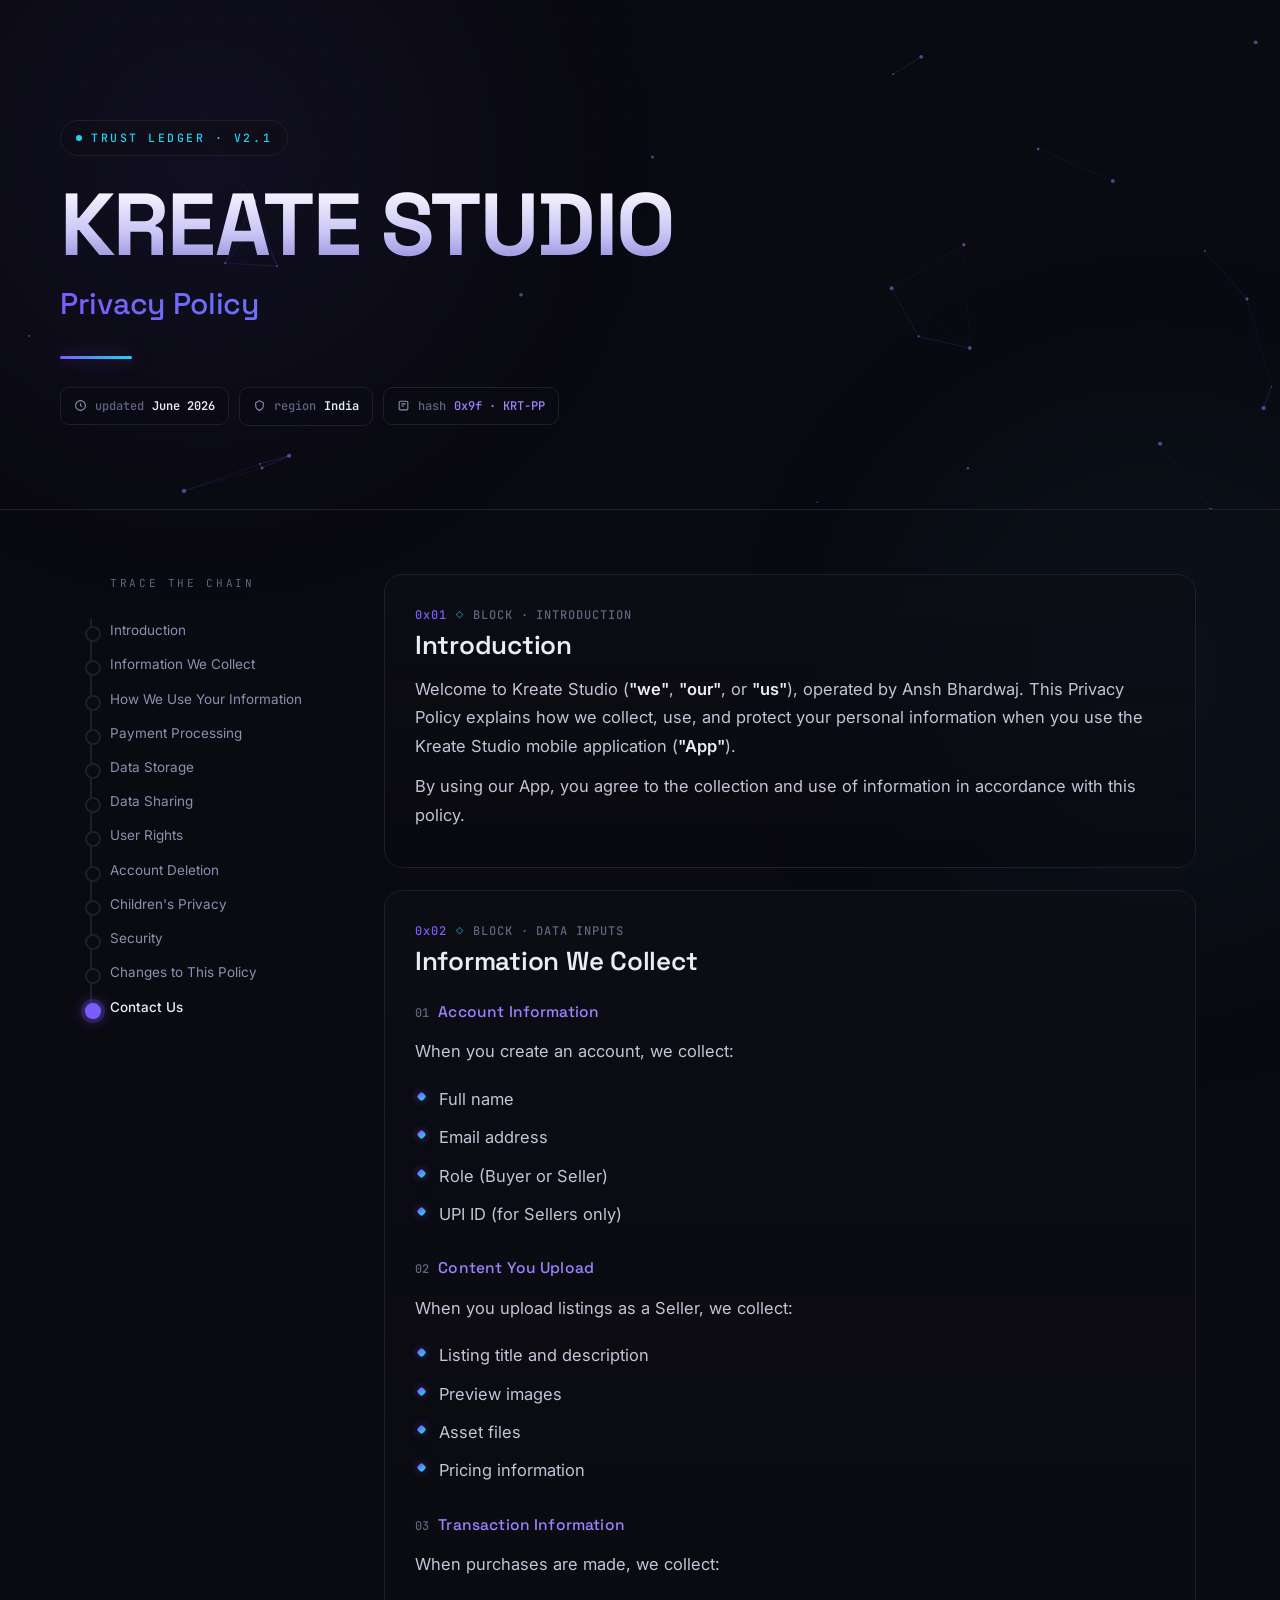
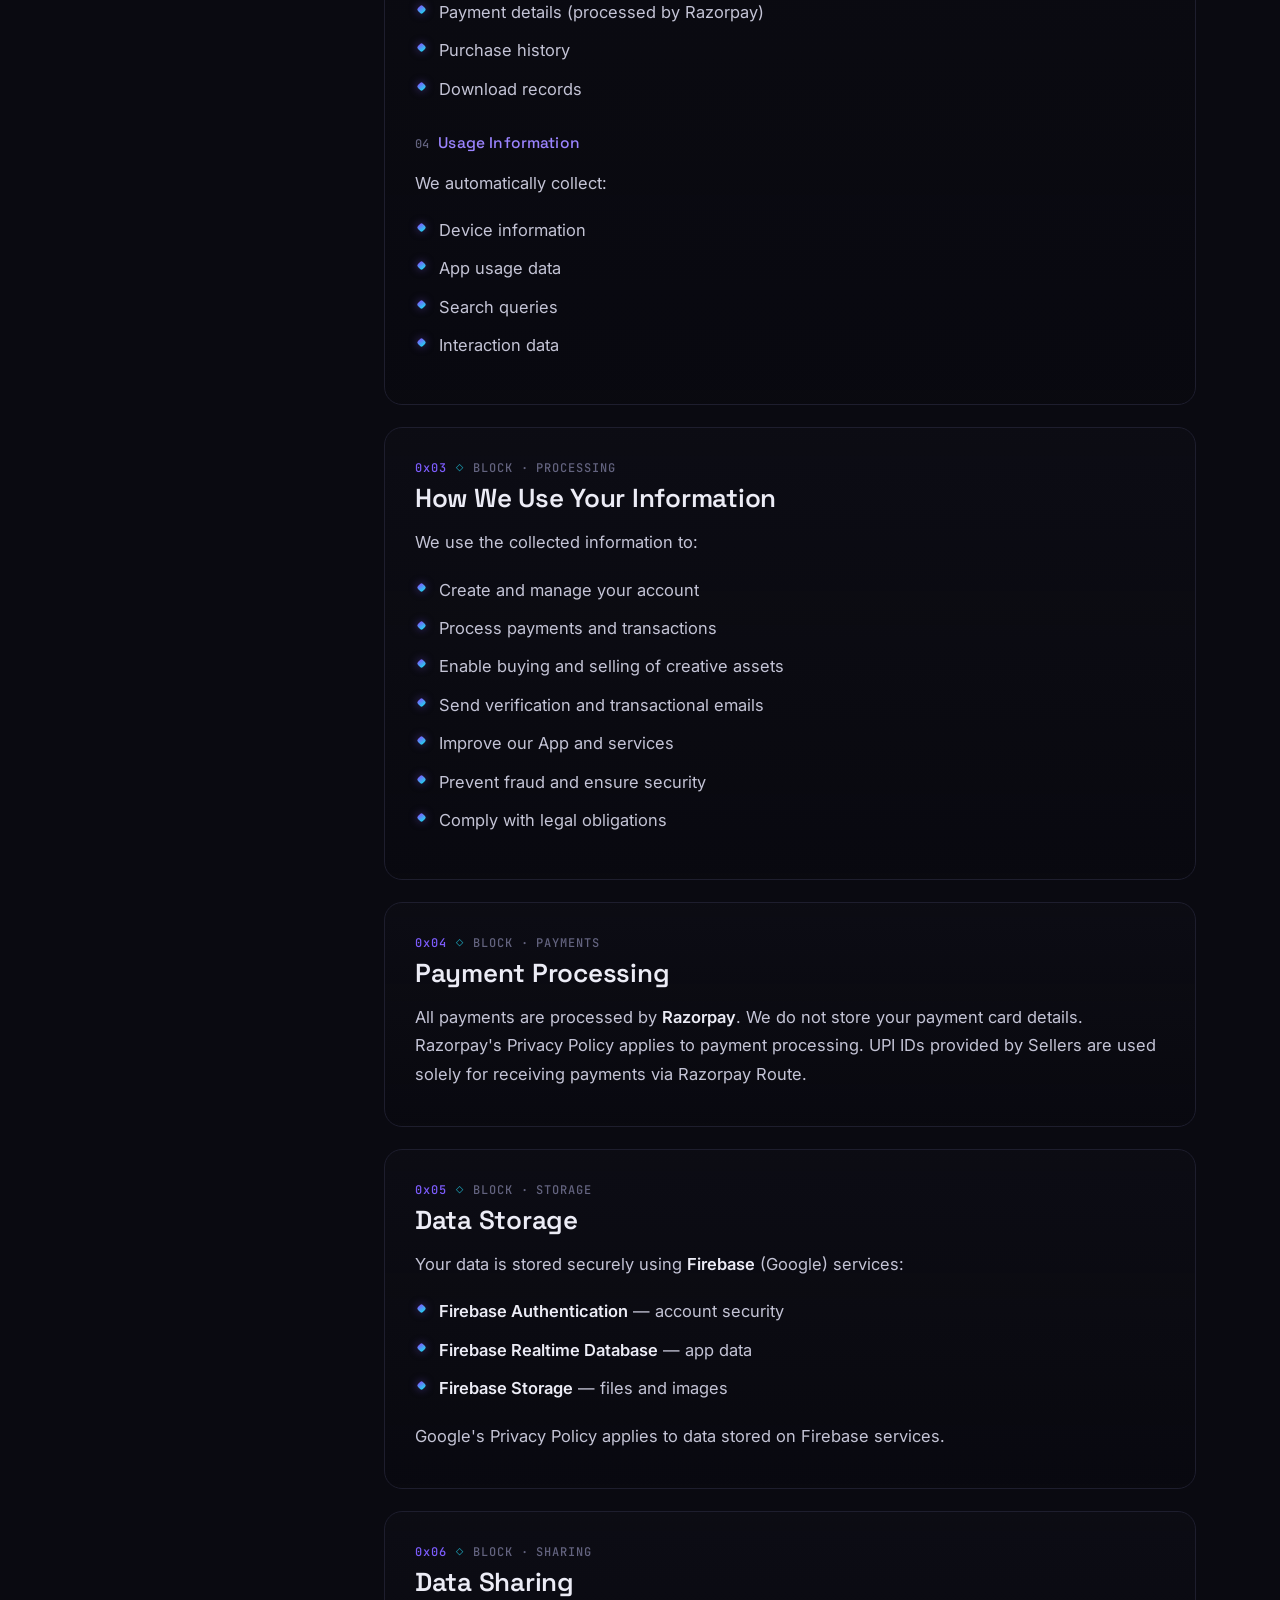
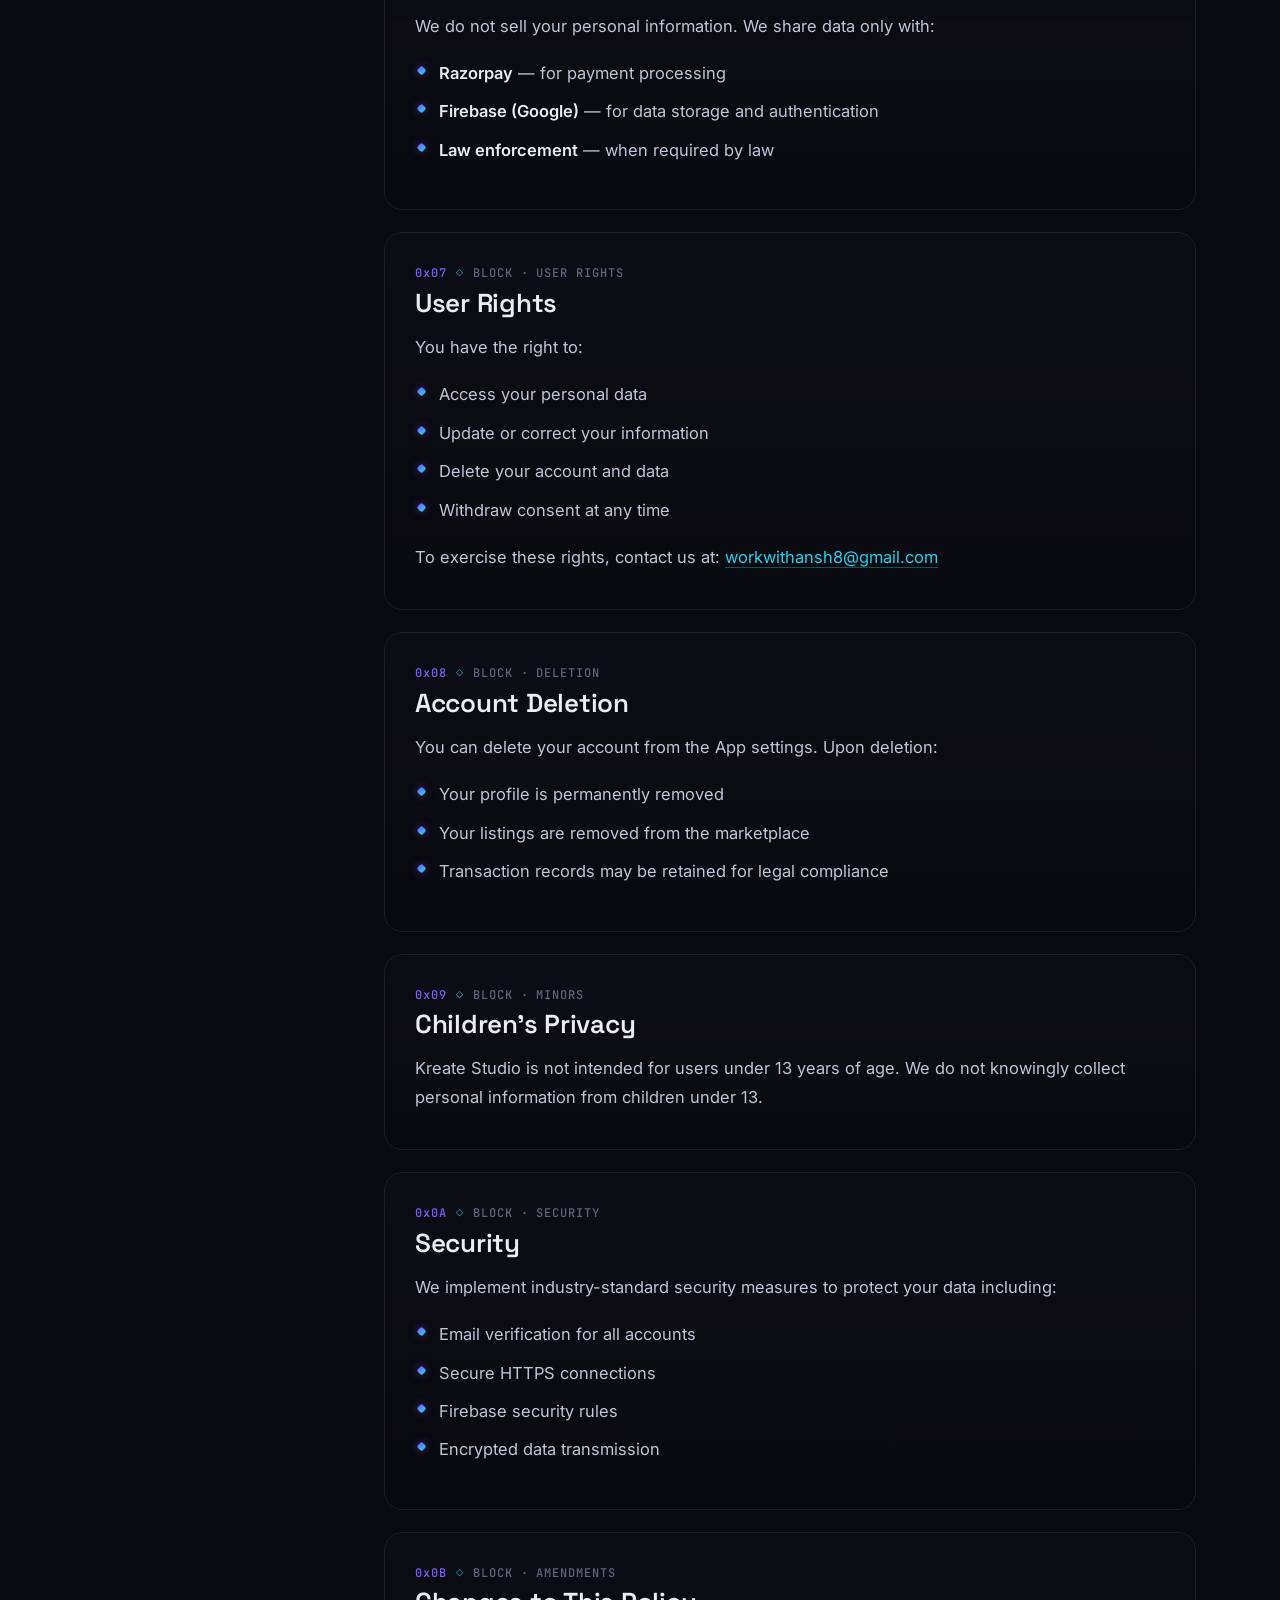
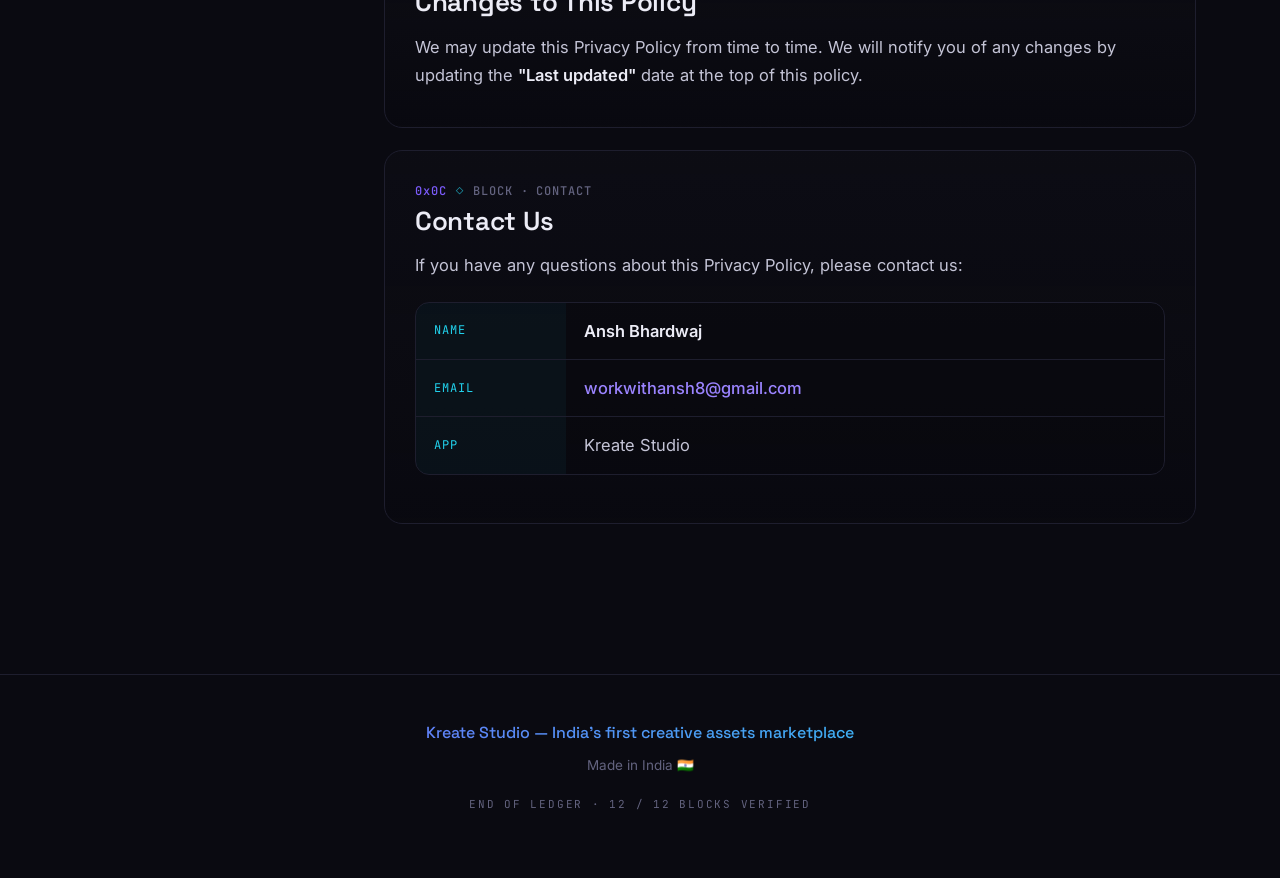
==== index.html @ 4bd1fce8 "changes" ====
<!DOCTYPE html>
<html lang="en">
<head>
<meta charset="UTF-8">
<meta name="viewport" content="width=device-width, initial-scale=1.0">
<title>Privacy Policy — Kreate Studio</title>
<meta name="description" content="Privacy Policy for Kreate Studio, India's first creative assets marketplace.">
<link rel="preconnect" href="https://fonts.googleapis.com">
<link rel="preconnect" href="https://fonts.gstatic.com" crossorigin>
<link href="https://fonts.googleapis.com/css2?family=Space+Grotesk:wght@400;500;600;700&family=Inter:wght@400;450;500;600&family=JetBrains+Mono:wght@400;500;600&display=swap" rel="stylesheet">
<style>
  :root{
    --void:#08080C; --abyss:#0A0A11; --panel:#0E0E16; --panel-lift:#12121C;
    --edge:#1E1E2E;

    --iris:#7C5CFC; --iris-bright:#9B84FF; --cyan:#22D3EE;

    --text:#ECECF6; --body:#C4C4D6; --muted:#8E8EB0; --faint:#63637F;

    --grad:linear-gradient(100deg,var(--iris) 0%,var(--cyan) 100%);

    --display:'Space Grotesk',system-ui,sans-serif;
    --sans:'Inter',system-ui,-apple-system,sans-serif;
    --mono:'JetBrains Mono',ui-monospace,monospace;
    --maxw:1160px;
    --ease:cubic-bezier(.22,1,.36,1);
  }

  *{box-sizing:border-box;}
  html{scroll-behavior:smooth;}
  body{
    margin:0;font-family:var(--sans);font-size:16.5px;line-height:1.72;
    color:var(--body);background:var(--abyss);
    -webkit-font-smoothing:antialiased;text-rendering:optimizeLegibility;overflow-x:hidden;
  }
  body::before,body::after{
    content:"";position:fixed;z-index:-2;pointer-events:none;
    width:60vw;height:60vw;border-radius:50%;filter:blur(120px);opacity:.5;
  }
  body::before{top:-18vw;left:-14vw;background:radial-gradient(circle,rgba(124,92,252,.20),transparent 66%);}
  body::after{top:32vh;right:-20vw;background:radial-gradient(circle,rgba(34,211,238,.13),transparent 66%);}
  .grid-veil{
    position:fixed;inset:0;z-index:-3;pointer-events:none;opacity:.5;
    background-image:radial-gradient(rgba(124,92,252,.10) 1px,transparent 1px);
    background-size:34px 34px;
    -webkit-mask-image:radial-gradient(ellipse 80% 60% at 50% 0%,#000,transparent 75%);
            mask-image:radial-gradient(ellipse 80% 60% at 50% 0%,#000,transparent 75%);
  }
  ::selection{background:rgba(124,92,252,.35);color:#fff;}

  #progress{
    position:fixed;top:0;left:0;height:2px;width:0;z-index:60;background:var(--grad);
    box-shadow:0 0 12px rgba(124,92,252,.7),0 0 4px rgba(34,211,238,.8);transition:width .1s linear;
  }

  /* HERO */
  header.masthead{
    position:relative;overflow:hidden;
    padding:clamp(72px,12vw,120px) 24px clamp(56px,8vw,84px);
    border-bottom:1px solid var(--edge);
  }
  #mesh{position:absolute;inset:0;width:100%;height:100%;z-index:0;opacity:.9;}
  .masthead-inner{position:relative;z-index:2;max-width:var(--maxw);margin:0 auto;}

  .eyebrow{
    display:inline-flex;align-items:center;gap:9px;
    font-family:var(--mono);font-size:11.5px;font-weight:500;letter-spacing:.22em;
    text-transform:uppercase;color:var(--cyan);
    padding:7px 15px;border:1px solid var(--edge);border-radius:999px;
    background:rgba(14,14,22,.6);backdrop-filter:blur(8px);margin-bottom:26px;
  }
  .eyebrow .dot{width:6px;height:6px;border-radius:50%;background:var(--cyan);
    box-shadow:0 0 0 0 rgba(34,211,238,.6);animation:pulse 2.4s var(--ease) infinite;}
  @keyframes pulse{0%{box-shadow:0 0 0 0 rgba(34,211,238,.55);}70%{box-shadow:0 0 0 7px rgba(34,211,238,0);}100%{box-shadow:0 0 0 0 rgba(34,211,238,0);}}

  .wordmark{
    font-family:var(--display);font-weight:700;line-height:.98;
    font-size:clamp(44px,9vw,88px);letter-spacing:-.02em;margin:0;
    background:linear-gradient(180deg,#fff 0%,#C9C4F5 60%,#8E86D8 100%);
    -webkit-background-clip:text;background-clip:text;color:transparent;
  }
  .subtitle{
    font-family:var(--display);font-weight:500;font-size:clamp(19px,3.4vw,30px);
    letter-spacing:-.01em;margin:10px 0 0;color:transparent;
    background:var(--grad);-webkit-background-clip:text;background-clip:text;
  }
  .accent-rule{width:72px;height:3px;border:0;margin:26px 0 0;border-radius:2px;
    background:var(--grad);box-shadow:0 0 18px rgba(124,92,252,.5);}

  .meta-strip{display:flex;flex-wrap:wrap;gap:10px;margin-top:28px;}
  .chip{
    display:inline-flex;align-items:center;gap:8px;
    font-family:var(--mono);font-size:12px;font-weight:500;color:var(--muted);
    padding:8px 13px;border:1px solid var(--edge);border-radius:9px;
    background:rgba(12,12,20,.55);backdrop-filter:blur(8px);
  }
  .chip b{color:var(--text);font-weight:600;}
  .chip .k{color:var(--faint);}
  .chip svg{width:13px;height:13px;flex:none;}
  .chip .hash{color:var(--iris-bright);}

  /* SHELL */
  .shell{
    max-width:var(--maxw);margin:0 auto;padding:64px 24px 0;
    display:grid;grid-template-columns:236px 1fr;gap:64px;align-items:start;
  }

  /* CHAIN NAV */
  nav.chain{position:sticky;top:32px;}
  .chain-label{font-family:var(--mono);font-size:11px;letter-spacing:.24em;text-transform:uppercase;
    color:var(--faint);margin:0 0 20px;padding-left:26px;}
  .chain ol{list-style:none;margin:0;padding:0;position:relative;}
  .chain ol::before{content:"";position:absolute;left:6px;top:6px;bottom:6px;width:2px;background:var(--edge);}
  .chain ol::after{content:"";position:absolute;left:5px;width:4px;height:var(--fill,0px);top:6px;
    background:var(--grad);border-radius:2px;box-shadow:0 0 10px rgba(124,92,252,.7);transition:height .25s var(--ease);}
  .chain li{position:relative;}
  .chain a{display:block;position:relative;text-decoration:none;color:var(--muted);
    font-size:13.5px;line-height:1.35;padding:8px 0 8px 26px;
    transition:color .2s var(--ease),transform .2s var(--ease);}
  .chain a::before{content:"";position:absolute;left:1px;top:13px;width:12px;height:12px;border-radius:50%;
    background:var(--abyss);border:2px solid var(--edge);transition:all .25s var(--ease);z-index:2;}
  .chain a:hover{color:var(--text);transform:translateX(2px);}
  .chain a:hover::before{border-color:var(--iris);}
  .chain a.active{color:var(--text);font-weight:500;}
  .chain a.active::before{border-color:var(--iris);background:var(--iris);
    box-shadow:0 0 0 4px rgba(124,92,252,.18),0 0 14px rgba(124,92,252,.7);}
  .chain a:focus-visible{outline:2px solid var(--cyan);outline-offset:3px;border-radius:6px;}
  .chain-mobile-toggle{display:none;}

  /* CONTENT */
  main{min-width:0;padding-bottom:80px;}
  .block{
    position:relative;scroll-margin-top:28px;padding:30px 30px 26px;margin:0 0 22px;
    border:1px solid var(--edge);border-radius:18px;
    background:linear-gradient(180deg,rgba(14,14,22,.66),rgba(9,9,15,.5));
    opacity:0;transform:translateY(22px);
    transition:opacity .7s var(--ease),transform .7s var(--ease),border-color .3s var(--ease),box-shadow .3s var(--ease);
  }
  .block.in{opacity:1;transform:none;}
  .block:hover{border-color:#2b2b40;box-shadow:0 20px 50px -32px rgba(0,0,0,.9),0 0 0 1px rgba(124,92,252,.05) inset;}
  .block::after{content:"";position:absolute;left:30px;right:30px;top:0;height:1px;
    background:linear-gradient(90deg,transparent,rgba(124,92,252,.4),transparent);opacity:0;transition:opacity .3s var(--ease);}
  .block:hover::after{opacity:1;}

  .block-index{font-family:var(--mono);font-size:12px;font-weight:500;letter-spacing:.08em;
    color:var(--faint);display:flex;align-items:center;gap:9px;margin-bottom:2px;}
  .block-index .hash{color:var(--iris);}
  .block-index .glyph{color:var(--cyan);opacity:.7;}

  h2{font-family:var(--display);font-weight:600;letter-spacing:-.01em;color:var(--text);
    font-size:clamp(21px,2.6vw,26px);margin:4px 0 14px;line-height:1.2;}
  h3{font-family:var(--display);font-weight:500;color:var(--iris-bright);font-size:15.5px;
    letter-spacing:.01em;margin:22px 0 4px;display:flex;align-items:baseline;gap:9px;}
  h3 .n{font-family:var(--mono);font-size:12px;color:var(--faint);}

  p{margin:12px 0;color:var(--body);}
  strong{color:var(--text);font-weight:600;}
  a.inline{color:var(--cyan);text-decoration:none;border-bottom:1px solid rgba(34,211,238,.35);
    transition:border-color .2s var(--ease),color .2s var(--ease);}
  a.inline:hover{color:#7ff0ff;border-bottom-color:var(--cyan);}

  ul{margin:14px 0;padding-left:0;list-style:none;}
  ul li{position:relative;padding:5px 0 5px 24px;color:var(--body);}
  ul li::before{content:"";position:absolute;left:3px;top:13px;width:7px;height:7px;border-radius:2px;
    background:var(--grad);transform:rotate(45deg);box-shadow:0 0 8px rgba(124,92,252,.5);}

  /* info card */
  .card{border:1px solid var(--edge);border-radius:14px;overflow:hidden;margin:22px 0;background:rgba(9,9,15,.5);}
  .card-row{display:grid;grid-template-columns:150px 1fr;border-top:1px solid var(--edge);}
  .card-row:first-child{border-top:0;}
  .card-row dt{font-family:var(--mono);font-size:12px;letter-spacing:.08em;text-transform:uppercase;
    color:var(--cyan);background:rgba(34,211,238,.045);padding:14px 18px;margin:0;display:flex;align-items:center;}
  .card-row dd{padding:14px 18px;margin:0;color:var(--body);}
  .card-row dd strong{color:var(--text);}
  .card-row dd a{color:var(--iris-bright);font-weight:500;text-decoration:none;}
  .card-row dd a:hover{color:#fff;}

  /* footer */
  footer{border-top:1px solid var(--edge);margin-top:48px;padding:44px 24px 64px;text-align:center;}
  .footer-inner{max-width:var(--maxw);margin:0 auto;color:var(--muted);}
  .footer-inner .tag{font-family:var(--display);font-weight:500;font-size:16px;color:transparent;
    background:var(--grad);-webkit-background-clip:text;background-clip:text;}
  .footer-inner .made{margin-top:8px;font-size:13.5px;color:var(--faint);}
  .footer-inner .sig{font-family:var(--mono);font-size:11px;letter-spacing:.16em;color:var(--faint);
    margin-top:18px;text-transform:uppercase;}

  /* RESPONSIVE */
  @media (max-width:900px){
    .shell{grid-template-columns:1fr;gap:0;padding-top:38px;}
    nav.chain{position:static;margin-bottom:26px;}
    .chain-mobile-toggle{display:flex;align-items:center;justify-content:space-between;width:100%;
      font-family:var(--mono);font-size:12px;letter-spacing:.16em;text-transform:uppercase;color:var(--text);
      cursor:pointer;padding:15px 18px;border:1px solid var(--edge);border-radius:12px;background:var(--panel);}
    .chain-mobile-toggle .caret{color:var(--cyan);transition:transform .3s var(--ease);}
    nav.chain.open .chain-mobile-toggle .caret{transform:rotate(180deg);}
    .chain-label{display:none;}
    .chain-body{max-height:0;overflow:hidden;transition:max-height .4s var(--ease);}
    nav.chain.open .chain-body{max-height:900px;}
    .chain-body-pad{padding:20px 6px 6px;}
    .chain ol{columns:2;column-gap:22px;}
    .chain ol::before,.chain ol::after{display:none;}
    .chain a{padding-left:22px;break-inside:avoid;}
    .chain a::before{top:12px;}
    .block{padding:24px 20px 22px;}
    .block::after{left:20px;right:20px;}
    .card-row{grid-template-columns:1fr;}
    .card-row dt{border-bottom:1px solid var(--edge);}
  }
  @media (max-width:480px){ body{font-size:16px;} h3{flex-wrap:wrap;} }

  @media (prefers-reduced-motion:reduce){
    html{scroll-behavior:auto;}
    *,*::before,*::after{animation:none !important;transition:none !important;}
    .block{opacity:1;transform:none;}
    #mesh{display:none;}
    #progress{transition:none;}
  }
</style>
</head>
<body>
<div class="grid-veil" aria-hidden="true"></div>
<div id="progress" aria-hidden="true"></div>

<header class="masthead">
  <canvas id="mesh" aria-hidden="true"></canvas>
  <div class="masthead-inner">
    <span class="eyebrow"><span class="dot"></span>Trust Ledger · v2.1</span>
    <h1 class="wordmark">KREATE STUDIO</h1>
    <p class="subtitle">Privacy Policy</p>
    <hr class="accent-rule">
    <div class="meta-strip">
      <span class="chip">
        <svg viewBox="0 0 24 24" fill="none" stroke="currentColor" stroke-width="2"><path d="M12 8v4l3 2"/><circle cx="12" cy="12" r="9"/></svg>
        <span class="k">updated</span> <b>June 2026</b>
      </span>
      <span class="chip">
        <svg viewBox="0 0 24 24" fill="none" stroke="currentColor" stroke-width="2"><path d="M12 3l7 4v5c0 4.5-3 7.5-7 9-4-1.5-7-4.5-7-9V7z"/></svg>
        <span class="k">region</span> <b>India</b>
      </span>
      <span class="chip">
        <svg viewBox="0 0 24 24" fill="none" stroke="currentColor" stroke-width="2"><rect x="4" y="4" width="16" height="16" rx="2"/><path d="M8 9h8M8 13h5"/></svg>
        <span class="k">hash</span> <span class="hash">0x9f · KRT-PP</span>
      </span>
    </div>
  </div>
</header>

<div class="shell">
  <nav class="chain" id="chainNav" aria-label="Table of contents">
    <div class="chain-mobile-toggle" id="chainToggle" role="button" tabindex="0" aria-expanded="true" aria-controls="chainBody">
      <span>Contents · 12 blocks</span><span class="caret">⌄</span>
    </div>
    <div class="chain-body" id="chainBody">
      <div class="chain-body-pad">
        <p class="chain-label">Trace the chain</p>
        <ol id="chainList">
          <li><a href="#introduction">Introduction</a></li>
          <li><a href="#collect">Information We Collect</a></li>
          <li><a href="#use">How We Use Your Information</a></li>
          <li><a href="#payments">Payment Processing</a></li>
          <li><a href="#storage">Data Storage</a></li>
          <li><a href="#sharing">Data Sharing</a></li>
          <li><a href="#rights">User Rights</a></li>
          <li><a href="#deletion">Account Deletion</a></li>
          <li><a href="#children">Children's Privacy</a></li>
          <li><a href="#security">Security</a></li>
          <li><a href="#changes">Changes to This Policy</a></li>
          <li><a href="#contact">Contact Us</a></li>
        </ol>
      </div>
    </div>
  </nav>

  <main>
    <section id="introduction" class="block">
      <div class="block-index"><span class="hash">0x01</span><span class="glyph">◇</span> BLOCK · INTRODUCTION</div>
      <h2>Introduction</h2>
      <p>Welcome to Kreate Studio (<strong>"we"</strong>, <strong>"our"</strong>, or <strong>"us"</strong>),
      operated by Ansh Bhardwaj. This Privacy Policy explains how we collect, use, and protect your personal
      information when you use the Kreate Studio mobile application (<strong>"App"</strong>).</p>
      <p>By using our App, you agree to the collection and use of information in accordance with this policy.</p>
    </section>

    <section id="collect" class="block">
      <div class="block-index"><span class="hash">0x02</span><span class="glyph">◇</span> BLOCK · DATA INPUTS</div>
      <h2>Information We Collect</h2>

      <h3><span class="n">01</span> Account Information</h3>
      <p>When you create an account, we collect:</p>
      <ul>
        <li>Full name</li>
        <li>Email address</li>
        <li>Role (Buyer or Seller)</li>
        <li>UPI ID (for Sellers only)</li>
      </ul>

      <h3><span class="n">02</span> Content You Upload</h3>
      <p>When you upload listings as a Seller, we collect:</p>
      <ul>
        <li>Listing title and description</li>
        <li>Preview images</li>
        <li>Asset files</li>
        <li>Pricing information</li>
      </ul>

      <h3><span class="n">03</span> Transaction Information</h3>
      <p>When purchases are made, we collect:</p>
      <ul>
        <li>Payment details (processed by Razorpay)</li>
        <li>Purchase history</li>
        <li>Download records</li>
      </ul>

      <h3><span class="n">04</span> Usage Information</h3>
      <p>We automatically collect:</p>
      <ul>
        <li>Device information</li>
        <li>App usage data</li>
        <li>Search queries</li>
        <li>Interaction data</li>
      </ul>
    </section>

    <section id="use" class="block">
      <div class="block-index"><span class="hash">0x03</span><span class="glyph">◇</span> BLOCK · PROCESSING</div>
      <h2>How We Use Your Information</h2>
      <p>We use the collected information to:</p>
      <ul>
        <li>Create and manage your account</li>
        <li>Process payments and transactions</li>
        <li>Enable buying and selling of creative assets</li>
        <li>Send verification and transactional emails</li>
        <li>Improve our App and services</li>
        <li>Prevent fraud and ensure security</li>
        <li>Comply with legal obligations</li>
      </ul>
    </section>

    <section id="payments" class="block">
      <div class="block-index"><span class="hash">0x04</span><span class="glyph">◇</span> BLOCK · PAYMENTS</div>
      <h2>Payment Processing</h2>
      <p>All payments are processed by <strong>Razorpay</strong>. We do not store your payment card details.
      Razorpay's Privacy Policy applies to payment processing. UPI IDs provided by Sellers are used solely for
      receiving payments via Razorpay Route.</p>
    </section>

    <section id="storage" class="block">
      <div class="block-index"><span class="hash">0x05</span><span class="glyph">◇</span> BLOCK · STORAGE</div>
      <h2>Data Storage</h2>
      <p>Your data is stored securely using <strong>Firebase</strong> (Google) services:</p>
      <ul>
        <li><strong>Firebase Authentication</strong> — account security</li>
        <li><strong>Firebase Realtime Database</strong> — app data</li>
        <li><strong>Firebase Storage</strong> — files and images</li>
      </ul>
      <p>Google's Privacy Policy applies to data stored on Firebase services.</p>
    </section>

    <section id="sharing" class="block">
      <div class="block-index"><span class="hash">0x06</span><span class="glyph">◇</span> BLOCK · SHARING</div>
      <h2>Data Sharing</h2>
      <p>We do not sell your personal information. We share data only with:</p>
      <ul>
        <li><strong>Razorpay</strong> — for payment processing</li>
        <li><strong>Firebase (Google)</strong> — for data storage and authentication</li>
        <li><strong>Law enforcement</strong> — when required by law</li>
      </ul>
    </section>

    <section id="rights" class="block">
      <div class="block-index"><span class="hash">0x07</span><span class="glyph">◇</span> BLOCK · USER RIGHTS</div>
      <h2>User Rights</h2>
      <p>You have the right to:</p>
      <ul>
        <li>Access your personal data</li>
        <li>Update or correct your information</li>
        <li>Delete your account and data</li>
        <li>Withdraw consent at any time</li>
      </ul>
      <p>To exercise these rights, contact us at:
      <a class="inline" href="mailto:workwithansh8@gmail.com">workwithansh8@gmail.com</a></p>
    </section>

    <section id="deletion" class="block">
      <div class="block-index"><span class="hash">0x08</span><span class="glyph">◇</span> BLOCK · DELETION</div>
      <h2>Account Deletion</h2>
      <p>You can delete your account from the App settings. Upon deletion:</p>
      <ul>
        <li>Your profile is permanently removed</li>
        <li>Your listings are removed from the marketplace</li>
        <li>Transaction records may be retained for legal compliance</li>
      </ul>
    </section>

    <section id="children" class="block">
      <div class="block-index"><span class="hash">0x09</span><span class="glyph">◇</span> BLOCK · MINORS</div>
      <h2>Children's Privacy</h2>
      <p>Kreate Studio is not intended for users under 13 years of age. We do not knowingly collect personal
      information from children under 13.</p>
    </section>

    <section id="security" class="block">
      <div class="block-index"><span class="hash">0x0A</span><span class="glyph">◇</span> BLOCK · SECURITY</div>
      <h2>Security</h2>
      <p>We implement industry-standard security measures to protect your data including:</p>
      <ul>
        <li>Email verification for all accounts</li>
        <li>Secure HTTPS connections</li>
        <li>Firebase security rules</li>
        <li>Encrypted data transmission</li>
      </ul>
    </section>

    <section id="changes" class="block">
      <div class="block-index"><span class="hash">0x0B</span><span class="glyph">◇</span> BLOCK · AMENDMENTS</div>
      <h2>Changes to This Policy</h2>
      <p>We may update this Privacy Policy from time to time. We will notify you of any changes by updating the
      <strong>"Last updated"</strong> date at the top of this policy.</p>
    </section>

    <section id="contact" class="block">
      <div class="block-index"><span class="hash">0x0C</span><span class="glyph">◇</span> BLOCK · CONTACT</div>
      <h2>Contact Us</h2>
      <p>If you have any questions about this Privacy Policy, please contact us:</p>
      <dl class="card">
        <div class="card-row"><dt>Name</dt><dd><strong>Ansh Bhardwaj</strong></dd></div>
        <div class="card-row"><dt>Email</dt><dd><a href="mailto:workwithansh8@gmail.com">workwithansh8@gmail.com</a></dd></div>
        <div class="card-row"><dt>App</dt><dd>Kreate Studio</dd></div>
      </dl>
    </section>
  </main>
</div>

<footer>
  <div class="footer-inner">
    <div class="tag">Kreate Studio — India's first creative assets marketplace</div>
    <div class="made">Made in India 🇮🇳</div>
    <div class="sig">End of ledger · 12 / 12 blocks verified</div>
  </div>
</footer>

<script>
(function(){
  "use strict";
  var reduce = window.matchMedia('(prefers-reduced-motion:reduce)').matches;

  var bar = document.getElementById('progress');
  var chainList = document.getElementById('chainList');
  function onScroll(){
    var h = document.documentElement;
    var max = h.scrollHeight - h.clientHeight;
    var pct = max > 0 ? (h.scrollTop || document.body.scrollTop) / max * 100 : 0;
    bar.style.width = pct + '%';
    if (chainList){
      var full = chainList.getBoundingClientRect().height - 12;
      chainList.style.setProperty('--fill', Math.max(0, Math.min(full, full * pct/100)) + 'px');
    }
  }
  window.addEventListener('scroll', onScroll, {passive:true});
  window.addEventListener('resize', onScroll, {passive:true});
  onScroll();

  var links = Array.prototype.slice.call(document.querySelectorAll('.chain a'));
  var map = {};
  links.forEach(function(a){ map[a.getAttribute('href').slice(1)] = a; });
  var sections = Array.prototype.slice.call(document.querySelectorAll('main section'));

  if ('IntersectionObserver' in window){
    var current = null;
    var spy = new IntersectionObserver(function(entries){
      entries.forEach(function(e){
        if (e.isIntersecting){
          if (current) current.classList.remove('active');
          current = map[e.target.id];
          if (current) current.classList.add('active');
        }
      });
    }, {rootMargin:'-12% 0px -78% 0px', threshold:0});
    sections.forEach(function(s){ spy.observe(s); });

    var reveal = new IntersectionObserver(function(entries){
      entries.forEach(function(e){
        if (e.isIntersecting){ e.target.classList.add('in'); reveal.unobserve(e.target); }
      });
    }, {rootMargin:'0px 0px -8% 0px', threshold:0.05});
    sections.forEach(function(s){ reveal.observe(s); });
  } else {
    sections.forEach(function(s){ s.classList.add('in'); });
  }

  var nav = document.getElementById('chainNav');
  var toggle = document.getElementById('chainToggle');
  function isMobile(){ return window.matchMedia('(max-width:900px)').matches; }
  if (!isMobile()) nav.classList.add('open');
  function setOpen(open){ nav.classList.toggle('open', open); toggle.setAttribute('aria-expanded', open?'true':'false'); }
  toggle.addEventListener('click', function(){ setOpen(!nav.classList.contains('open')); });
  toggle.addEventListener('keydown', function(e){ if(e.key==='Enter'||e.key===' '){ e.preventDefault(); setOpen(!nav.classList.contains('open')); } });
  links.forEach(function(a){ a.addEventListener('click', function(){ if(isMobile()) setOpen(false); }); });
  window.addEventListener('resize', function(){ if(!isMobile()) nav.classList.add('open'); });

  if (reduce) return;
  var canvas = document.getElementById('mesh');
  if (!canvas || !canvas.getContext) return;
  var ctx = canvas.getContext('2d');
  var W, H, DPR, nodes = [], mouse = {x:-9999, y:-9999}, COUNT;
  function size(){
    var r = canvas.parentElement.getBoundingClientRect();
    DPR = Math.min(window.devicePixelRatio || 1, 2);
    W = r.width; H = r.height;
    canvas.width = W*DPR; canvas.height = H*DPR;
    canvas.style.width = W+'px'; canvas.style.height = H+'px';
    ctx.setTransform(DPR,0,0,DPR,0,0);
    COUNT = Math.max(26, Math.min(64, Math.round(W*H/22000)));
    nodes = [];
    for (var i=0;i<COUNT;i++) nodes.push({x:Math.random()*W,y:Math.random()*H,vx:(Math.random()-.5)*.28,vy:(Math.random()-.5)*.28,r:Math.random()*1.6+.7});
  }
  size();
  window.addEventListener('resize', size);
  canvas.parentElement.addEventListener('mousemove', function(e){
    var r = canvas.getBoundingClientRect(); mouse.x = e.clientX-r.left; mouse.y = e.clientY-r.top;
  });
  canvas.parentElement.addEventListener('mouseleave', function(){ mouse.x=-9999; mouse.y=-9999; });

  var LINK = 132, raf;
  function frame(){
    ctx.clearRect(0,0,W,H);
    for (var i=0;i<nodes.length;i++){
      var n = nodes[i];
      n.x+=n.vx; n.y+=n.vy;
      if (n.x<0||n.x>W) n.vx*=-1;
      if (n.y<0||n.y>H) n.vy*=-1;
      for (var j=i+1;j<nodes.length;j++){
        var m=nodes[j], dx=n.x-m.x, dy=n.y-m.y, d=Math.sqrt(dx*dx+dy*dy);
        if (d<LINK){ ctx.strokeStyle='rgba(124,92,252,'+(1-d/LINK)*0.28+')'; ctx.lineWidth=1;
          ctx.beginPath(); ctx.moveTo(n.x,n.y); ctx.lineTo(m.x,m.y); ctx.stroke(); }
      }
      var mdx=n.x-mouse.x, mdy=n.y-mouse.y, md=Math.sqrt(mdx*mdx+mdy*mdy), lit=md<150;
      if (lit){ ctx.strokeStyle='rgba(34,211,238,'+(1-md/150)*0.5+')'; ctx.lineWidth=1;
        ctx.beginPath(); ctx.moveTo(n.x,n.y); ctx.lineTo(mouse.x,mouse.y); ctx.stroke(); }
      ctx.beginPath(); ctx.arc(n.x,n.y,n.r,0,Math.PI*2);
      ctx.fillStyle = lit ? 'rgba(34,211,238,.9)' : 'rgba(155,132,255,.55)'; ctx.fill();
    }
    raf = requestAnimationFrame(frame);
  }
  raf = requestAnimationFrame(frame);
  document.addEventListener('visibilitychange', function(){
    if (document.hidden) cancelAnimationFrame(raf); else raf = requestAnimationFrame(frame);
  });
})();
</script>
</body>
</html>
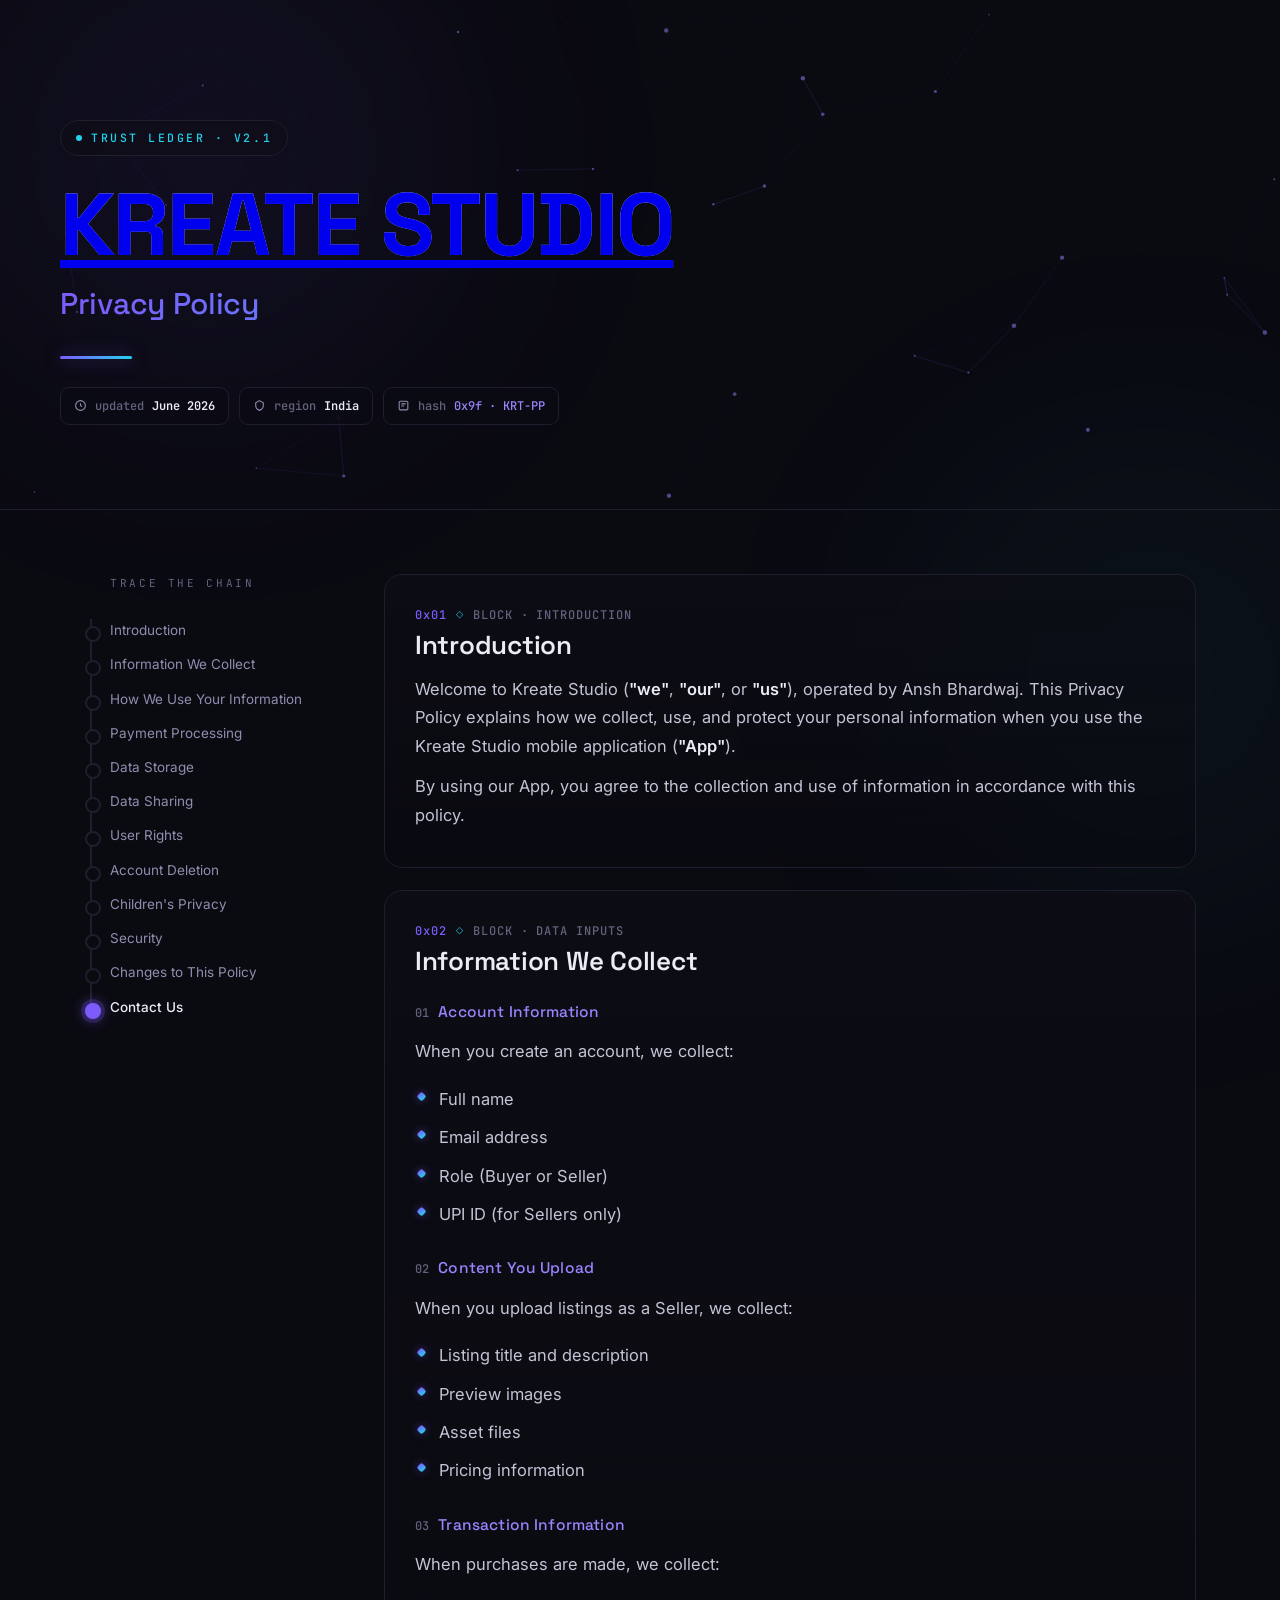
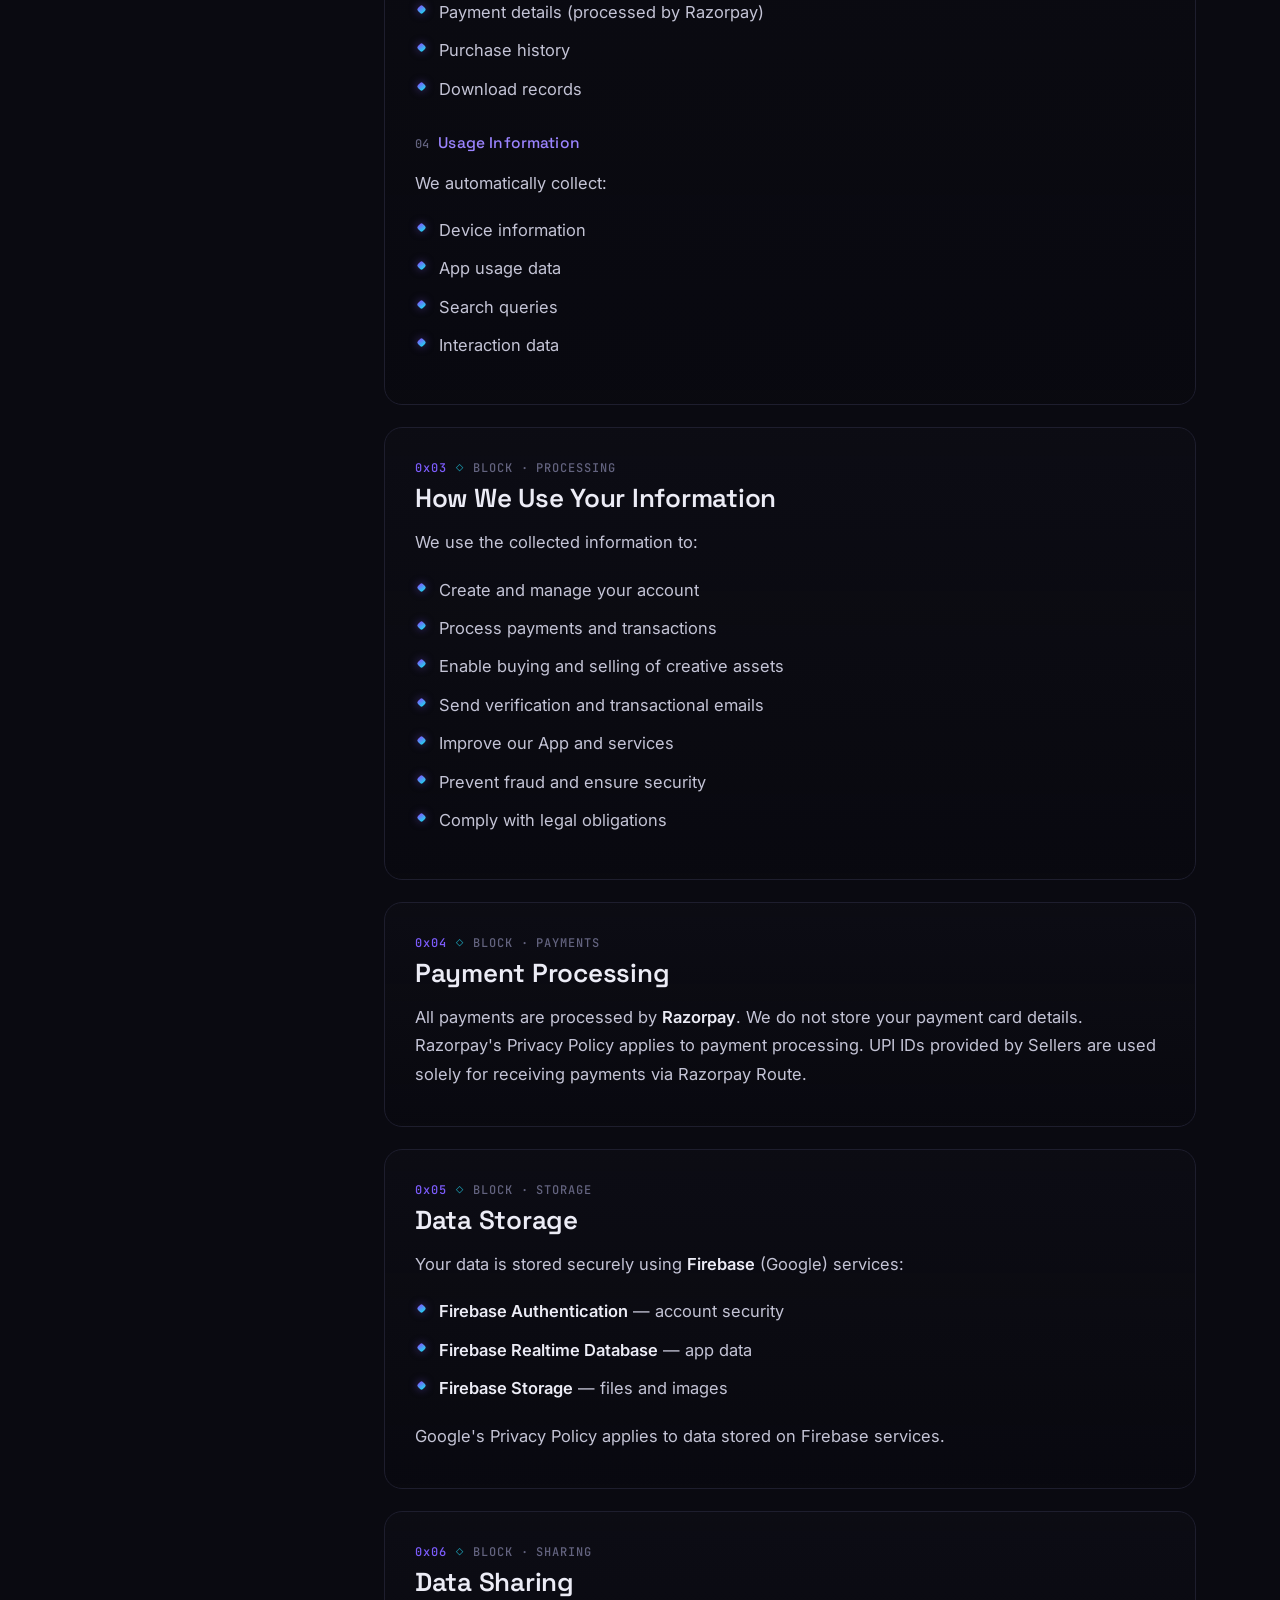
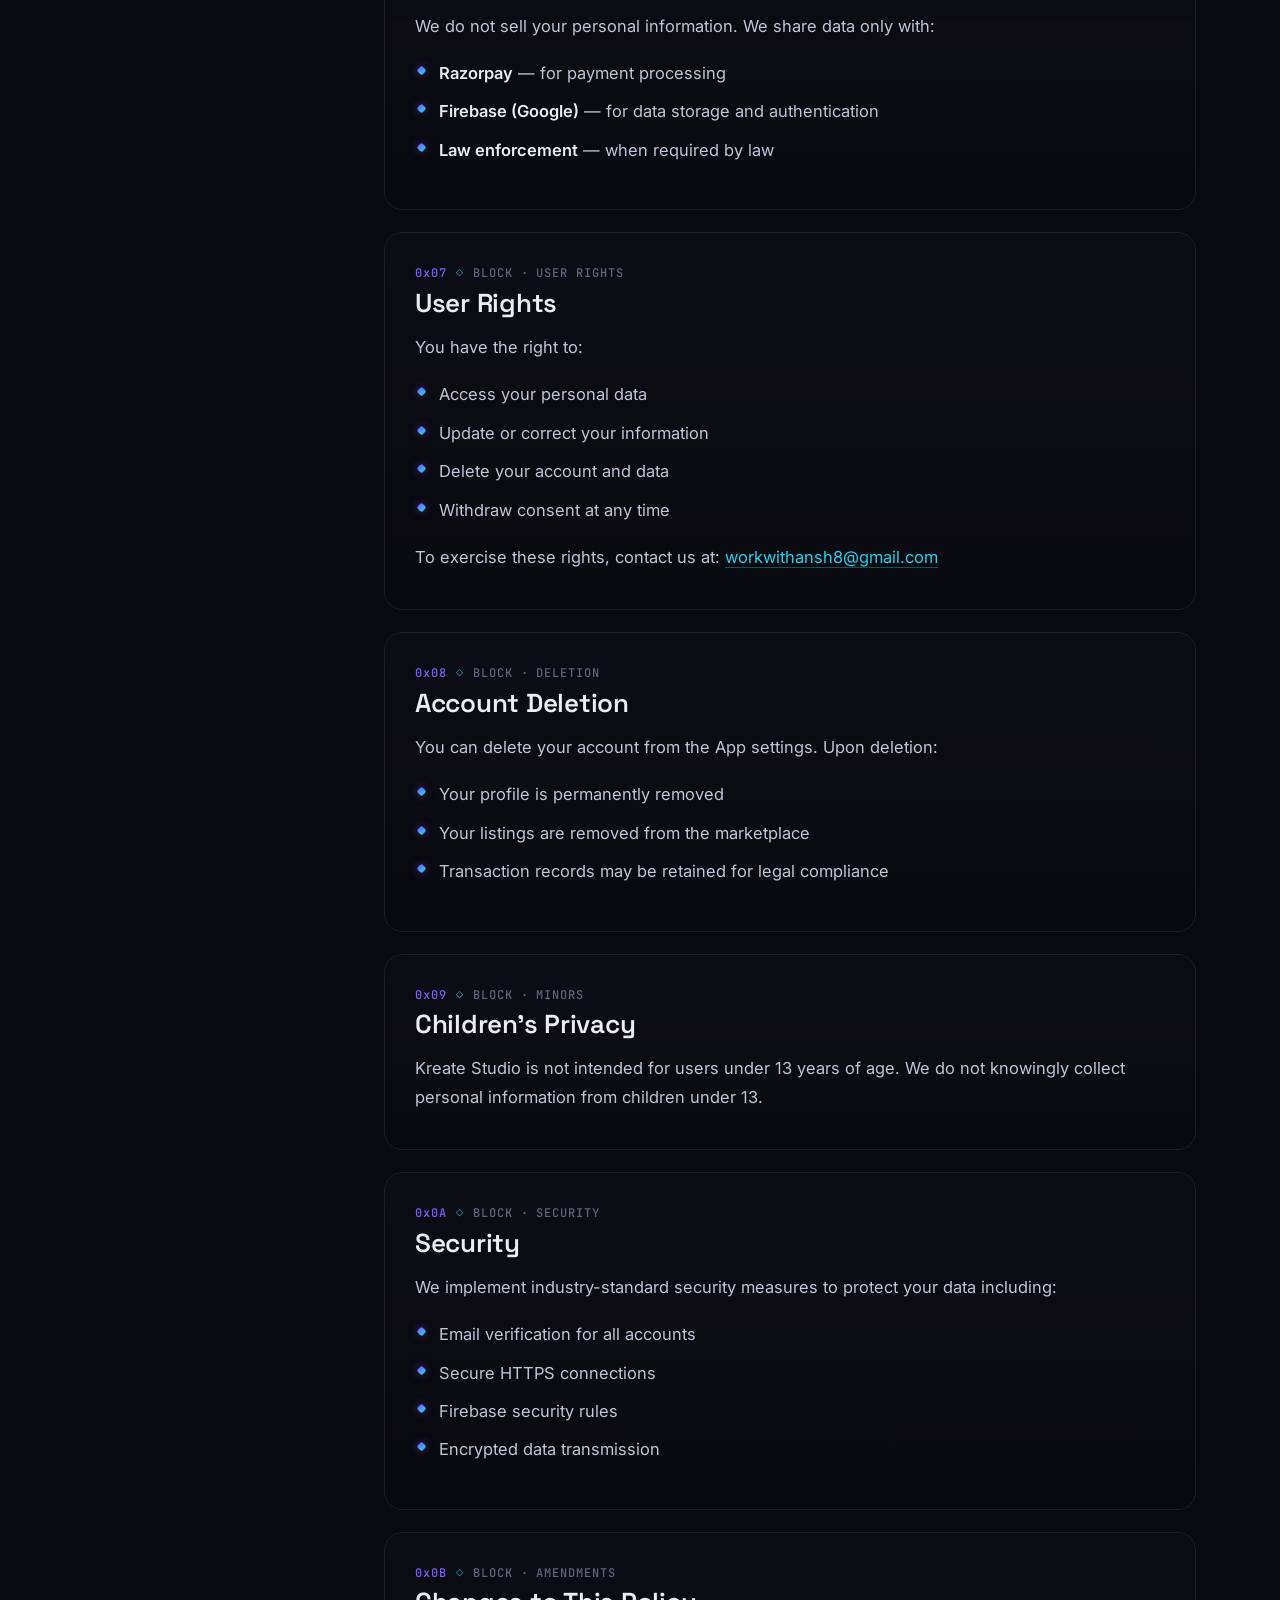
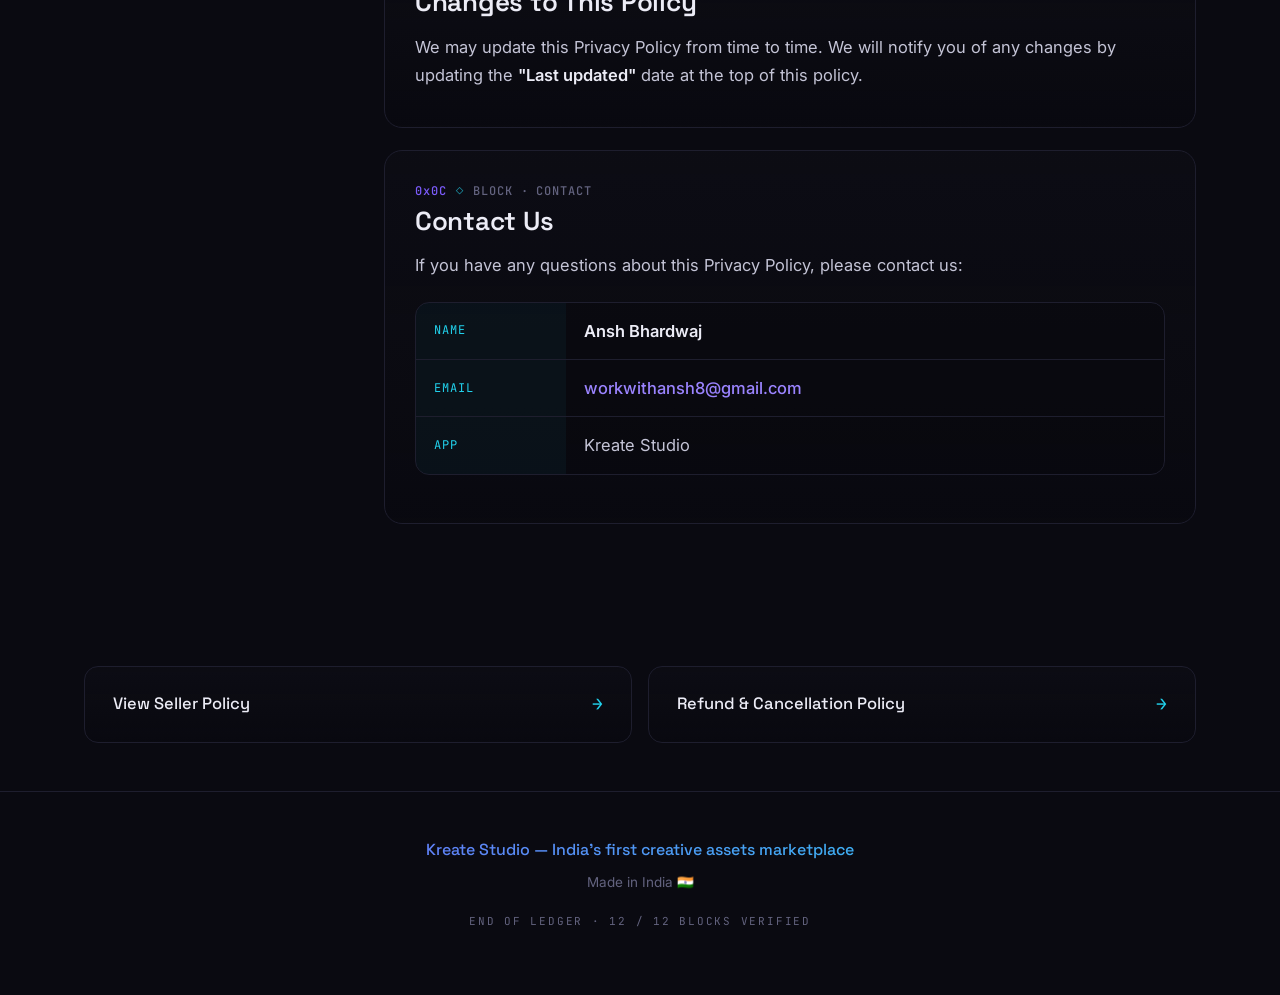
==== commit 9e6f70f8: "linked pages" ====
--- a/index.html
+++ b/index.html
@@ -175,6 +175,76 @@
   .card-row dd a{color:var(--iris-bright);font-weight:500;text-decoration:none;}
   .card-row dd a:hover{color:#fff;}
 
+/* POLICY LINKS (NEW UI) */
+  .policy-links {
+    max-width: var(--maxw);
+    margin: 40px auto 0;
+    padding: 0 24px;
+    display: flex;
+    flex-direction: column;
+    gap: 16px;
+  }
+  
+  .policy-card {
+    display: flex;
+    align-items: center;
+    justify-content: space-between;
+    padding: 22px 28px;
+    background: linear-gradient(180deg, rgba(14,14,22,.66), rgba(9,9,15,.5));
+    border: 1px solid var(--edge);
+    border-radius: 14px;
+    text-decoration: none;
+    color: var(--text);
+    font-family: var(--display);
+    font-weight: 500;
+    font-size: 16.5px;
+    transition: all .3s var(--ease);
+    position: relative;
+    overflow: hidden;
+  }
+  
+  .policy-card::after {
+    content: "";
+    position: absolute;
+    left: 0;
+    top: 0;
+    width: 3px;
+    height: 100%;
+    background: var(--grad);
+    opacity: 0;
+    transition: opacity .3s var(--ease);
+  }
+
+  .policy-card:hover {
+    border-color: var(--iris-bright);
+    box-shadow: 0 10px 30px -15px rgba(124,92,252,.3);
+    transform: translateY(-2px);
+  }
+
+  .policy-card:hover::after {
+    opacity: 1;
+  }
+
+  .policy-card .arrow {
+    color: var(--cyan);
+    font-family: var(--mono);
+    font-size: 18px;
+    transition: transform .3s var(--ease);
+  }
+
+  .policy-card:hover .arrow {
+    transform: translateX(5px);
+  }
+
+  @media (min-width: 768px) {
+    .policy-links {
+      flex-direction: row;
+    }
+    .policy-card {
+      flex: 1;
+    }
+  }
+
   /* footer */
   footer{border-top:1px solid var(--edge);margin-top:48px;padding:44px 24px 64px;text-align:center;}
   .footer-inner{max-width:var(--maxw);margin:0 auto;color:var(--muted);}
@@ -225,7 +295,9 @@
   <canvas id="mesh" aria-hidden="true"></canvas>
   <div class="masthead-inner">
     <span class="eyebrow"><span class="dot"></span>Trust Ledger · v2.1</span>
-    <h1 class="wordmark">KREATE STUDIO</h1>
+  <h1 class="wordmark">
+    <a href="index.html">KREATE STUDIO</a>
+  </h1>
     <p class="subtitle">Privacy Policy</p>
     <hr class="accent-rule">
     <div class="meta-strip">
@@ -431,6 +503,19 @@
   </main>
 </div>
 
+<div class="policy-links">
+  <a href="seller-policy.html" class="policy-card">
+    <span>View Seller Policy</span>
+    <span class="arrow">→</span>
+  </a>
+  <a href="refund and cancellation policy.html" class="policy-card">
+    <span>Refund & Cancellation Policy</span>
+    <span class="arrow">→</span>
+  </a>
+</div>
+
+
+
 <footer>
   <div class="footer-inner">
     <div class="tag">Kreate Studio — India's first creative assets marketplace</div>
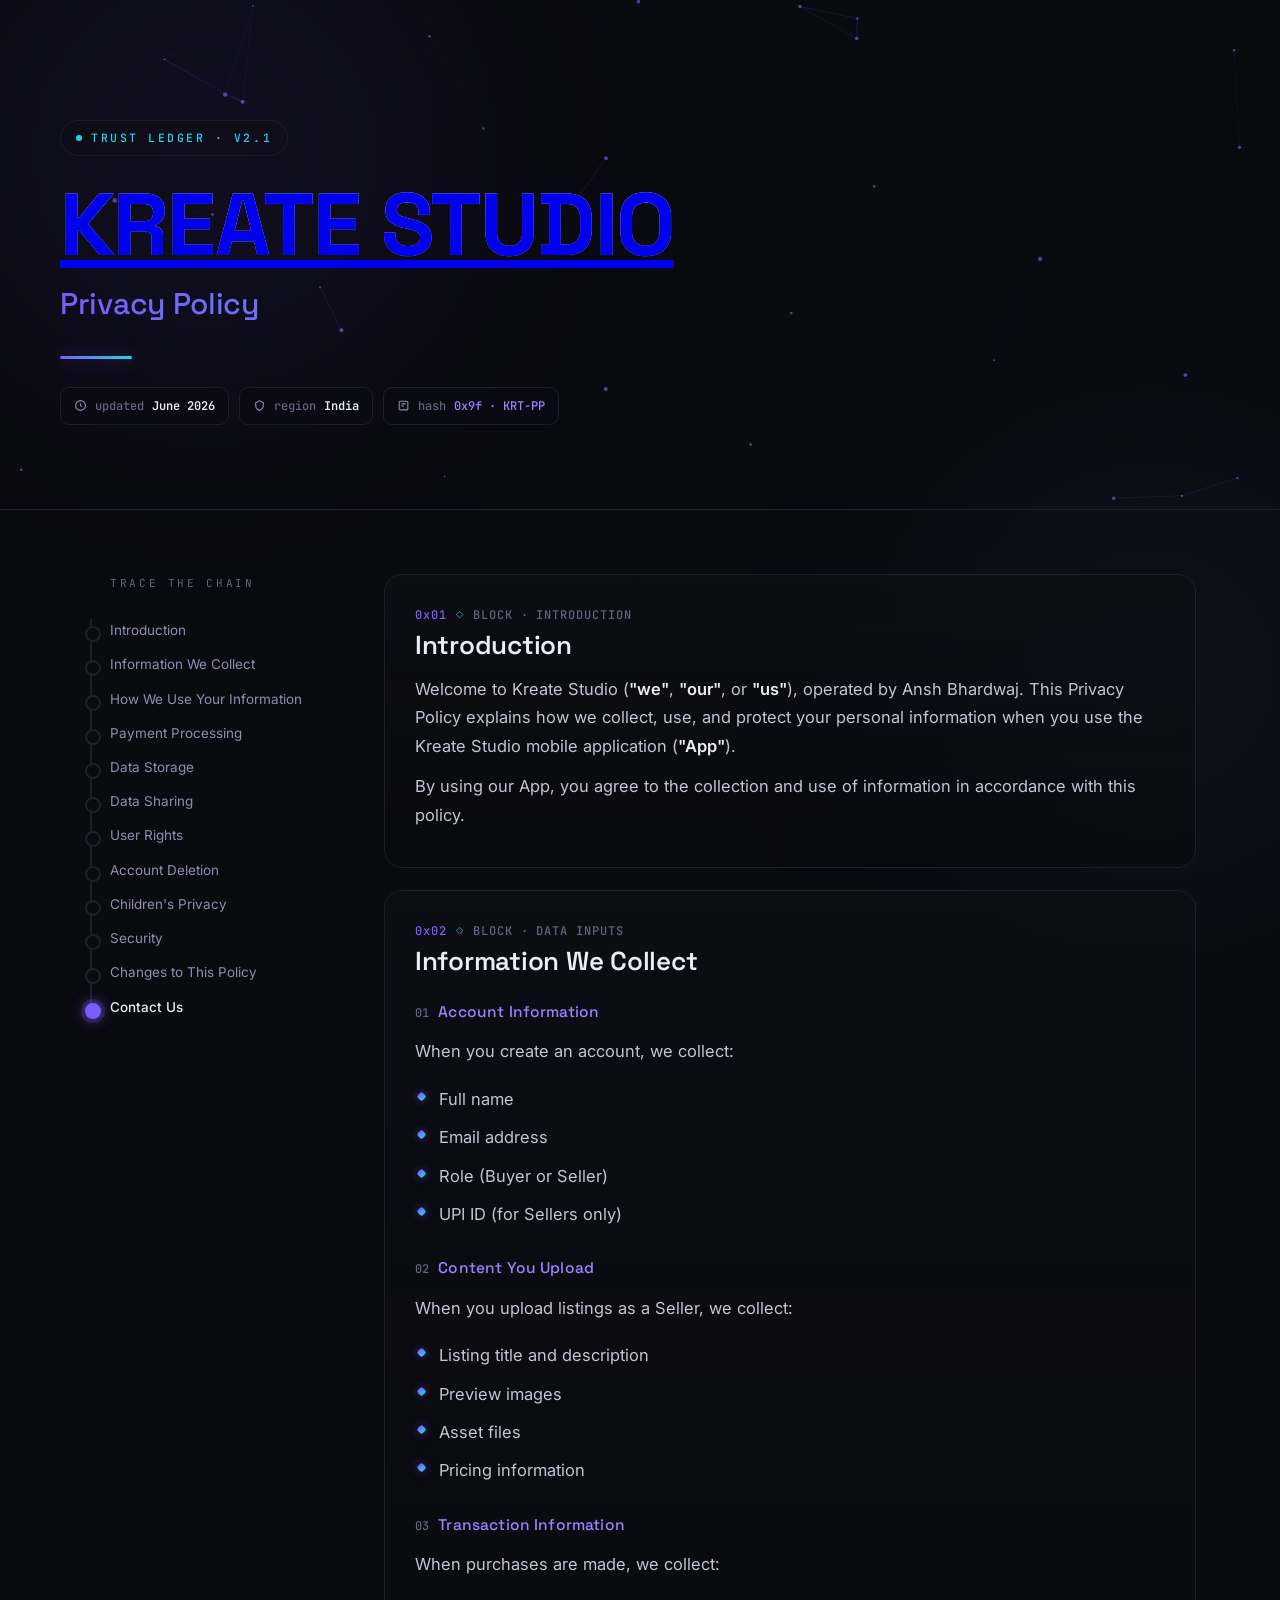
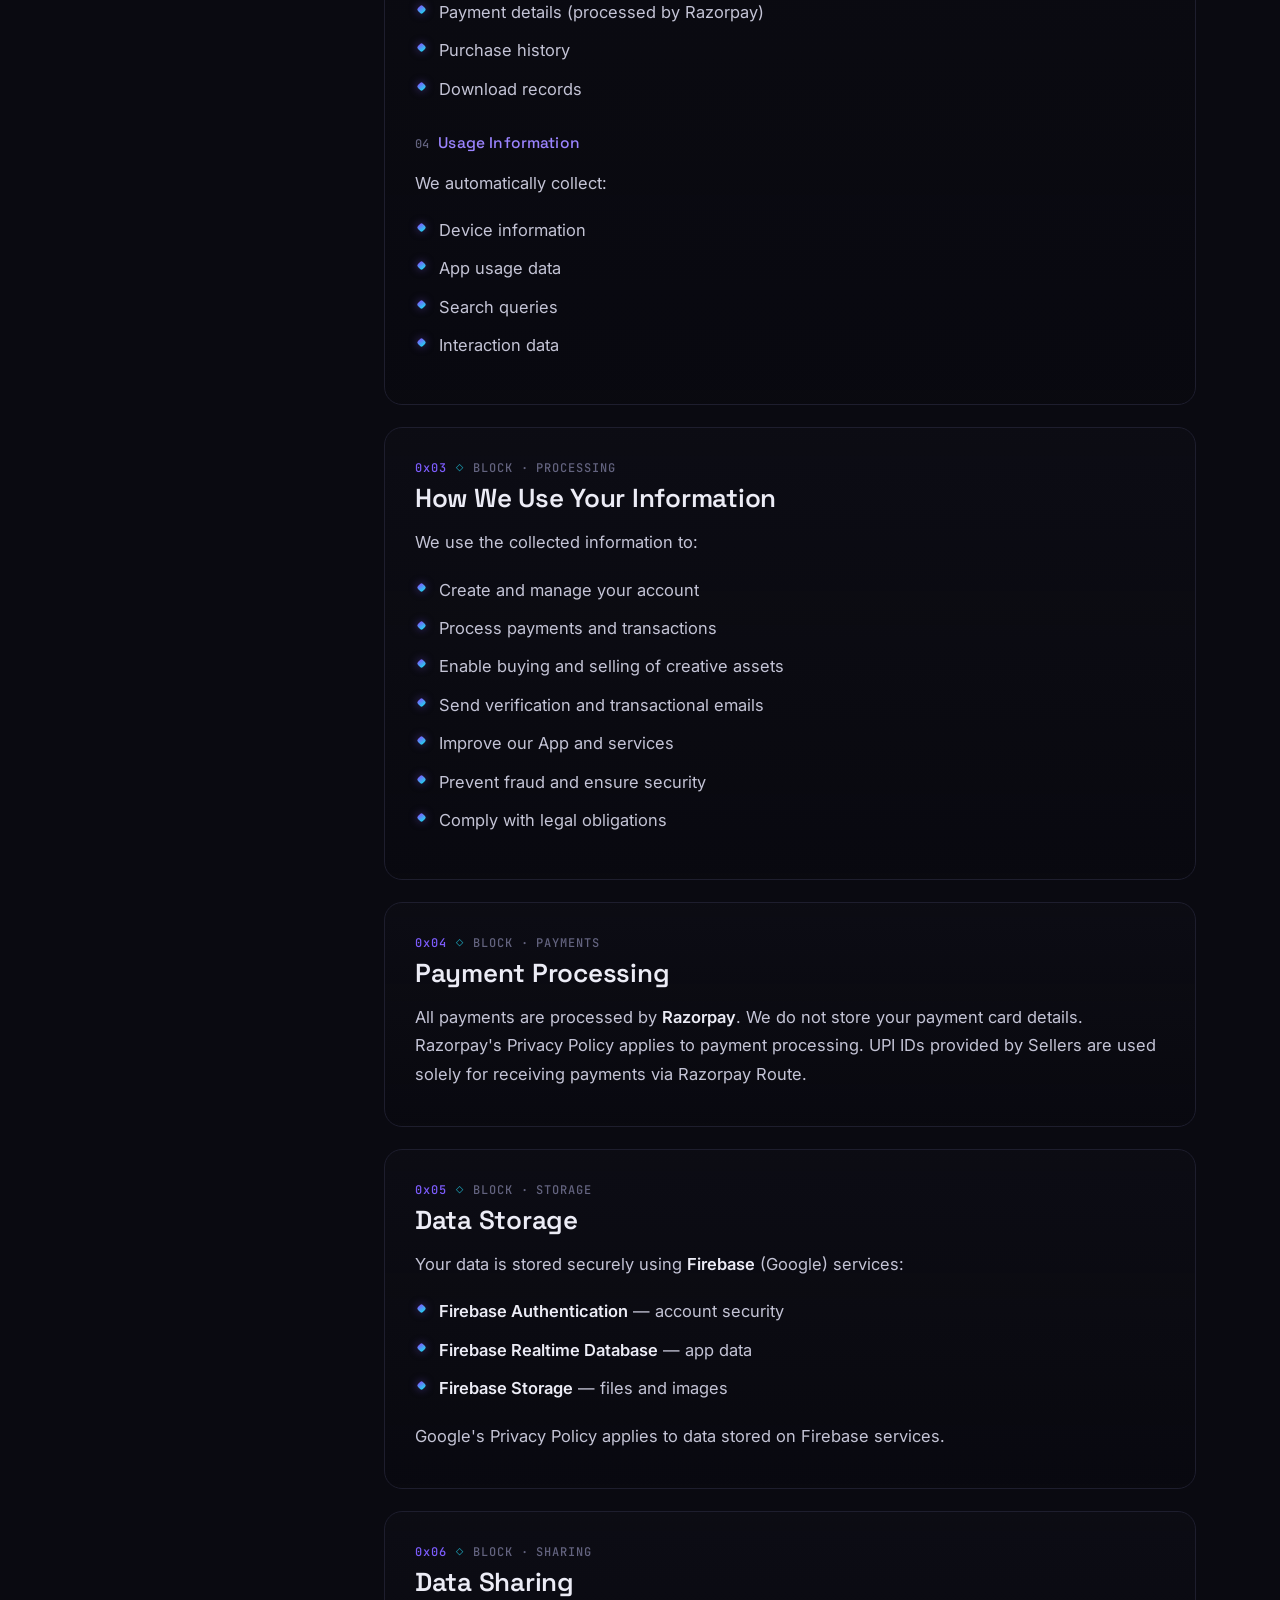
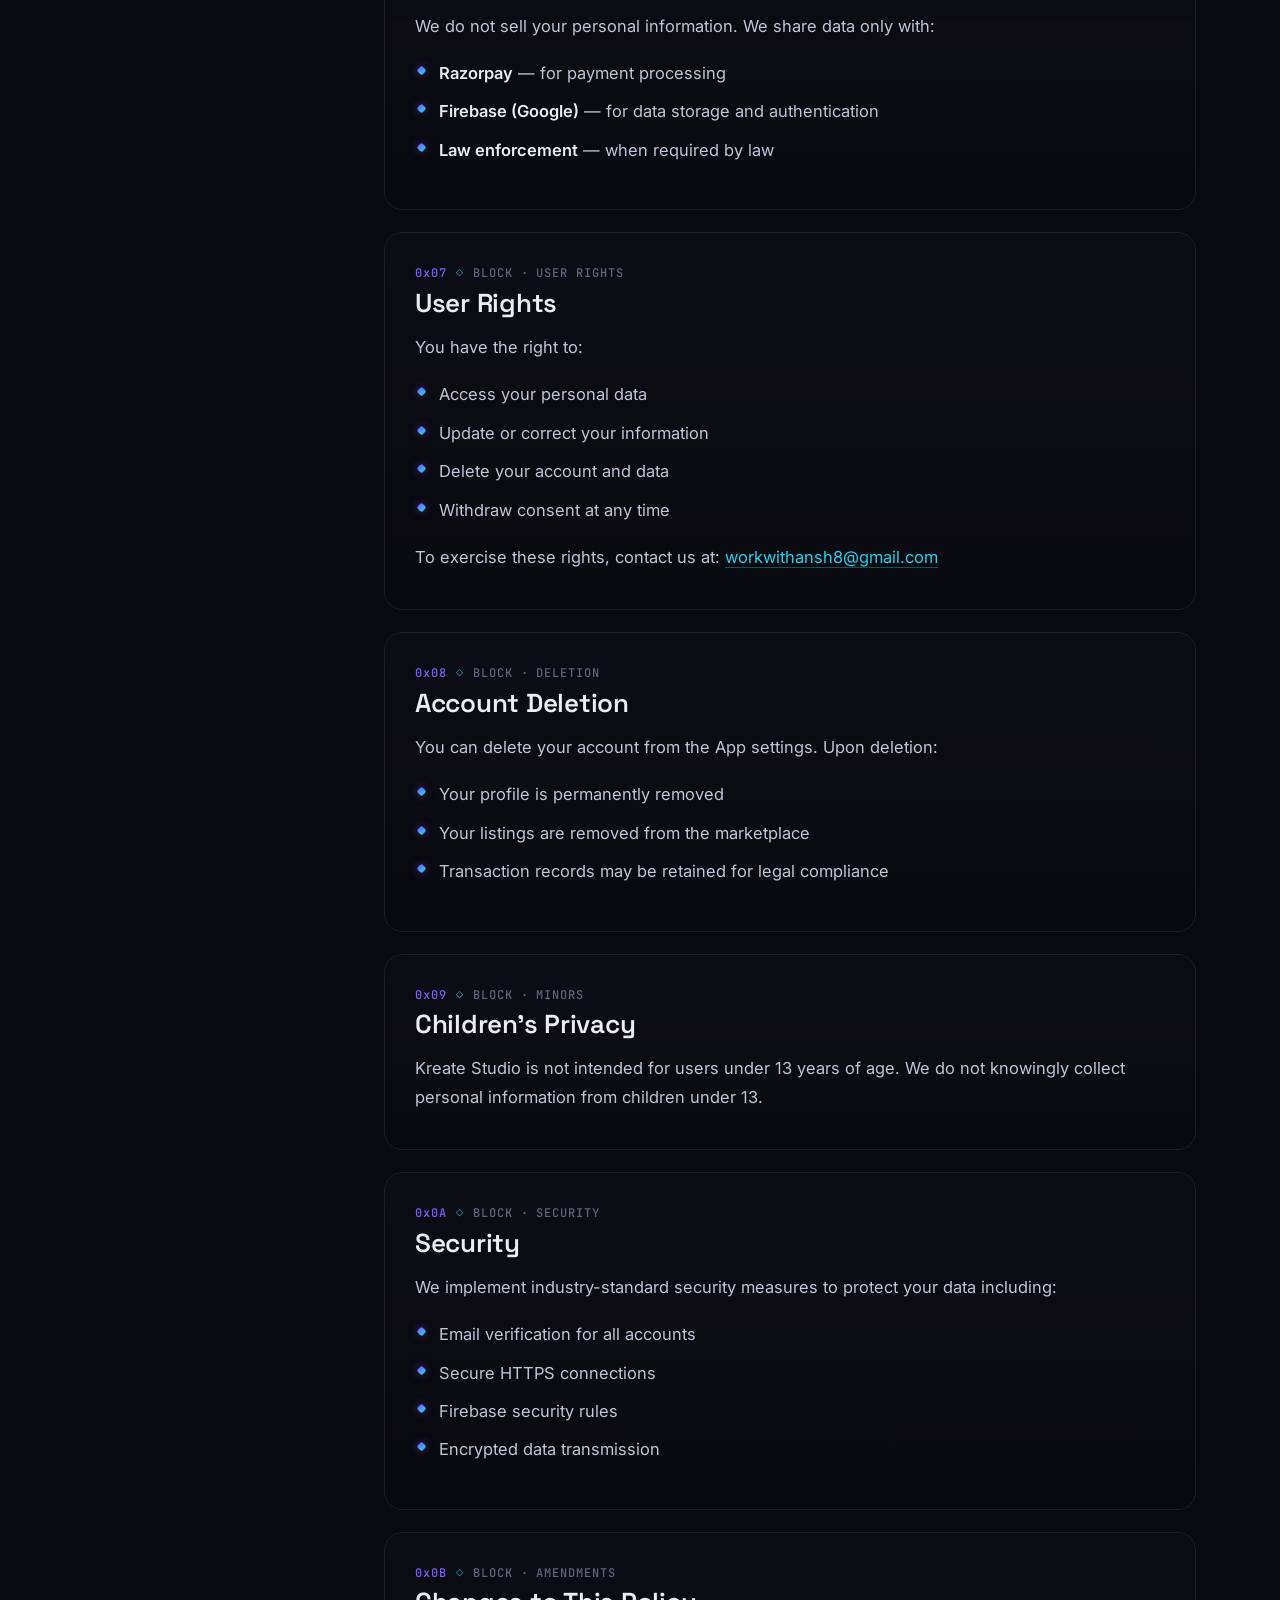
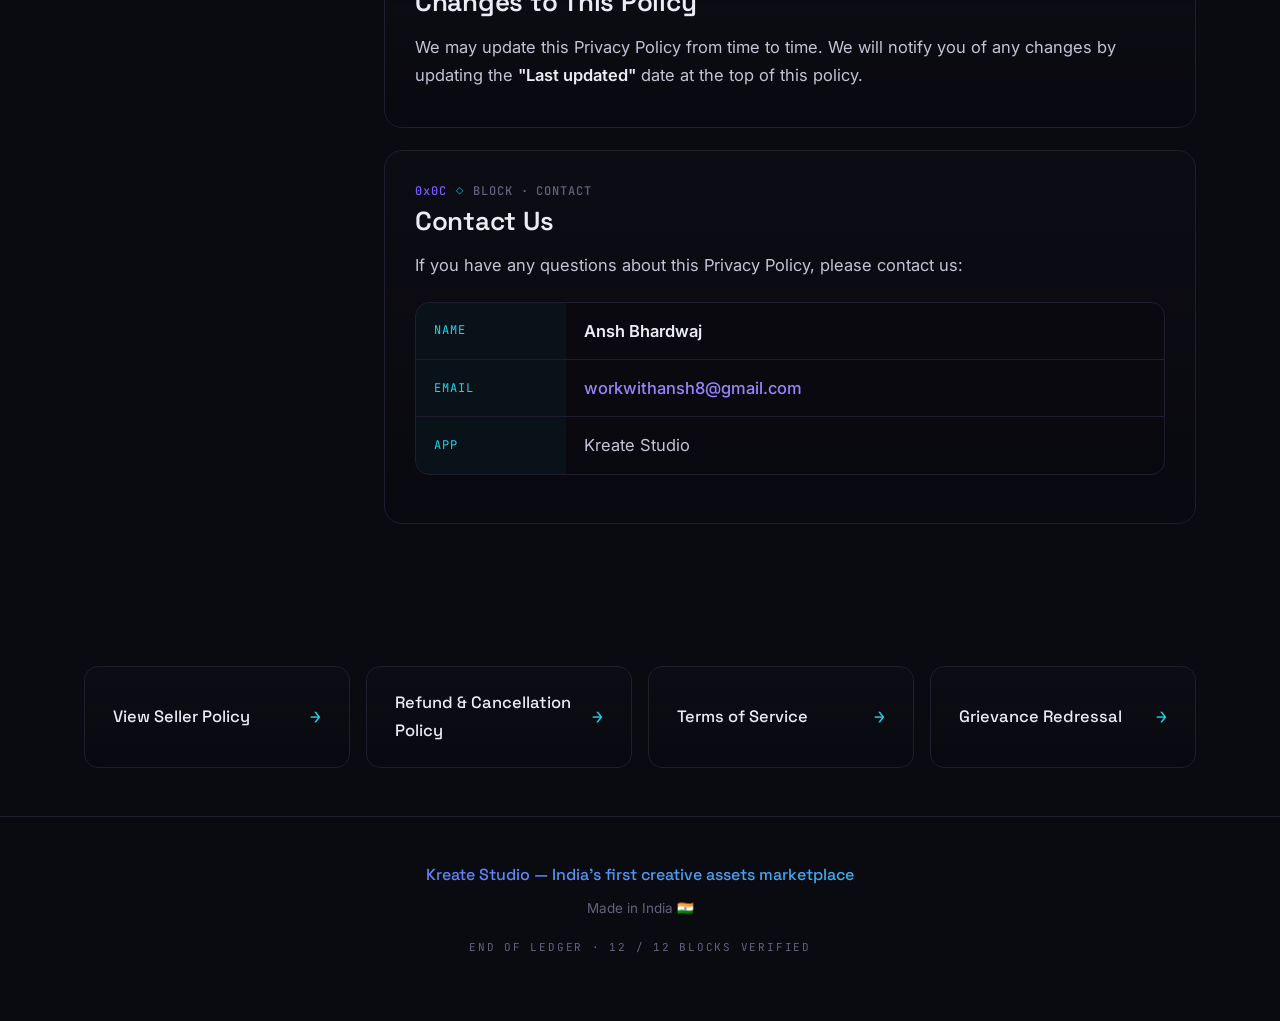
==== commit 1932245b: "changes" ====
--- a/index.html
+++ b/index.html
@@ -512,6 +512,14 @@
     <span>Refund & Cancellation Policy</span>
     <span class="arrow">→</span>
   </a>
+  <a href="tos.html" class="policy-card">
+    <span>Terms of Service</span>
+    <span class="arrow">→</span>
+  </a>
+  <a href="grievance.html" class="policy-card">
+    <span>Grievance Redressal</span>
+    <span class="arrow">→</span>
+  </a>
 </div>
 
 
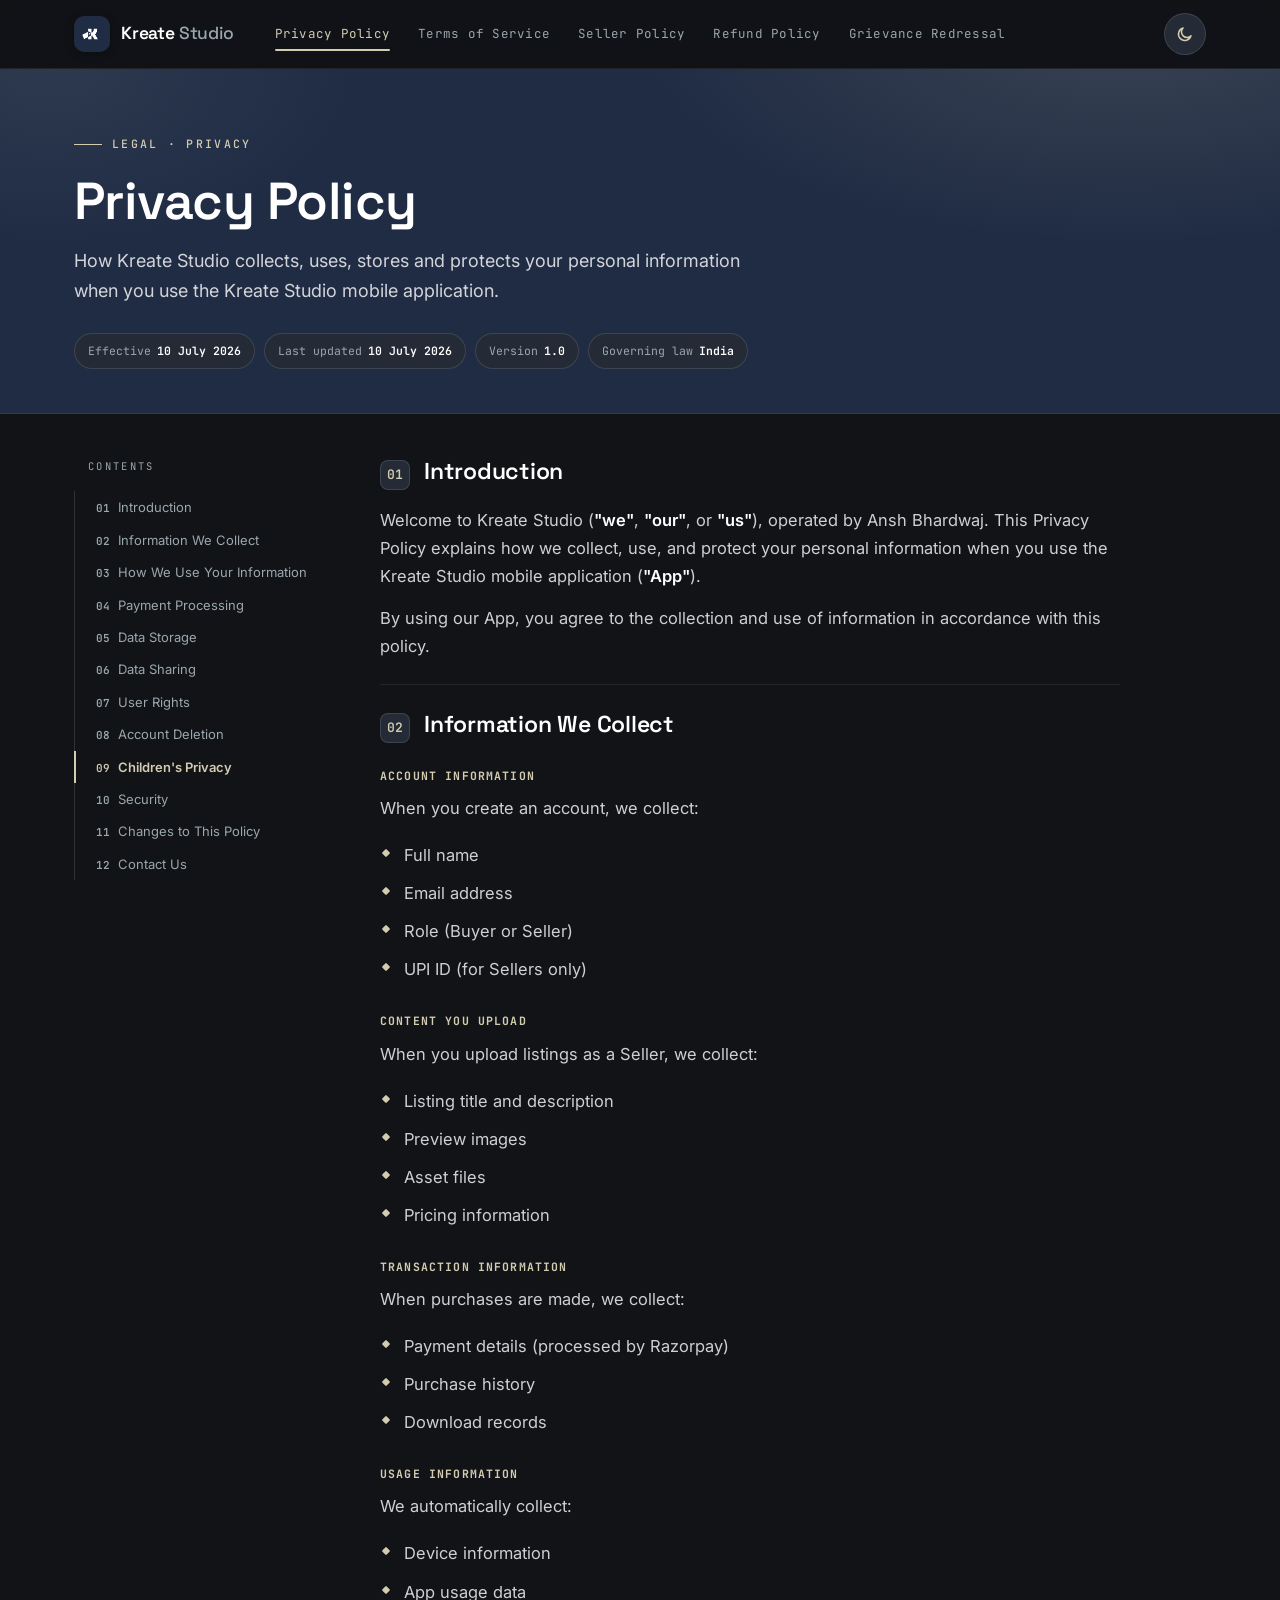
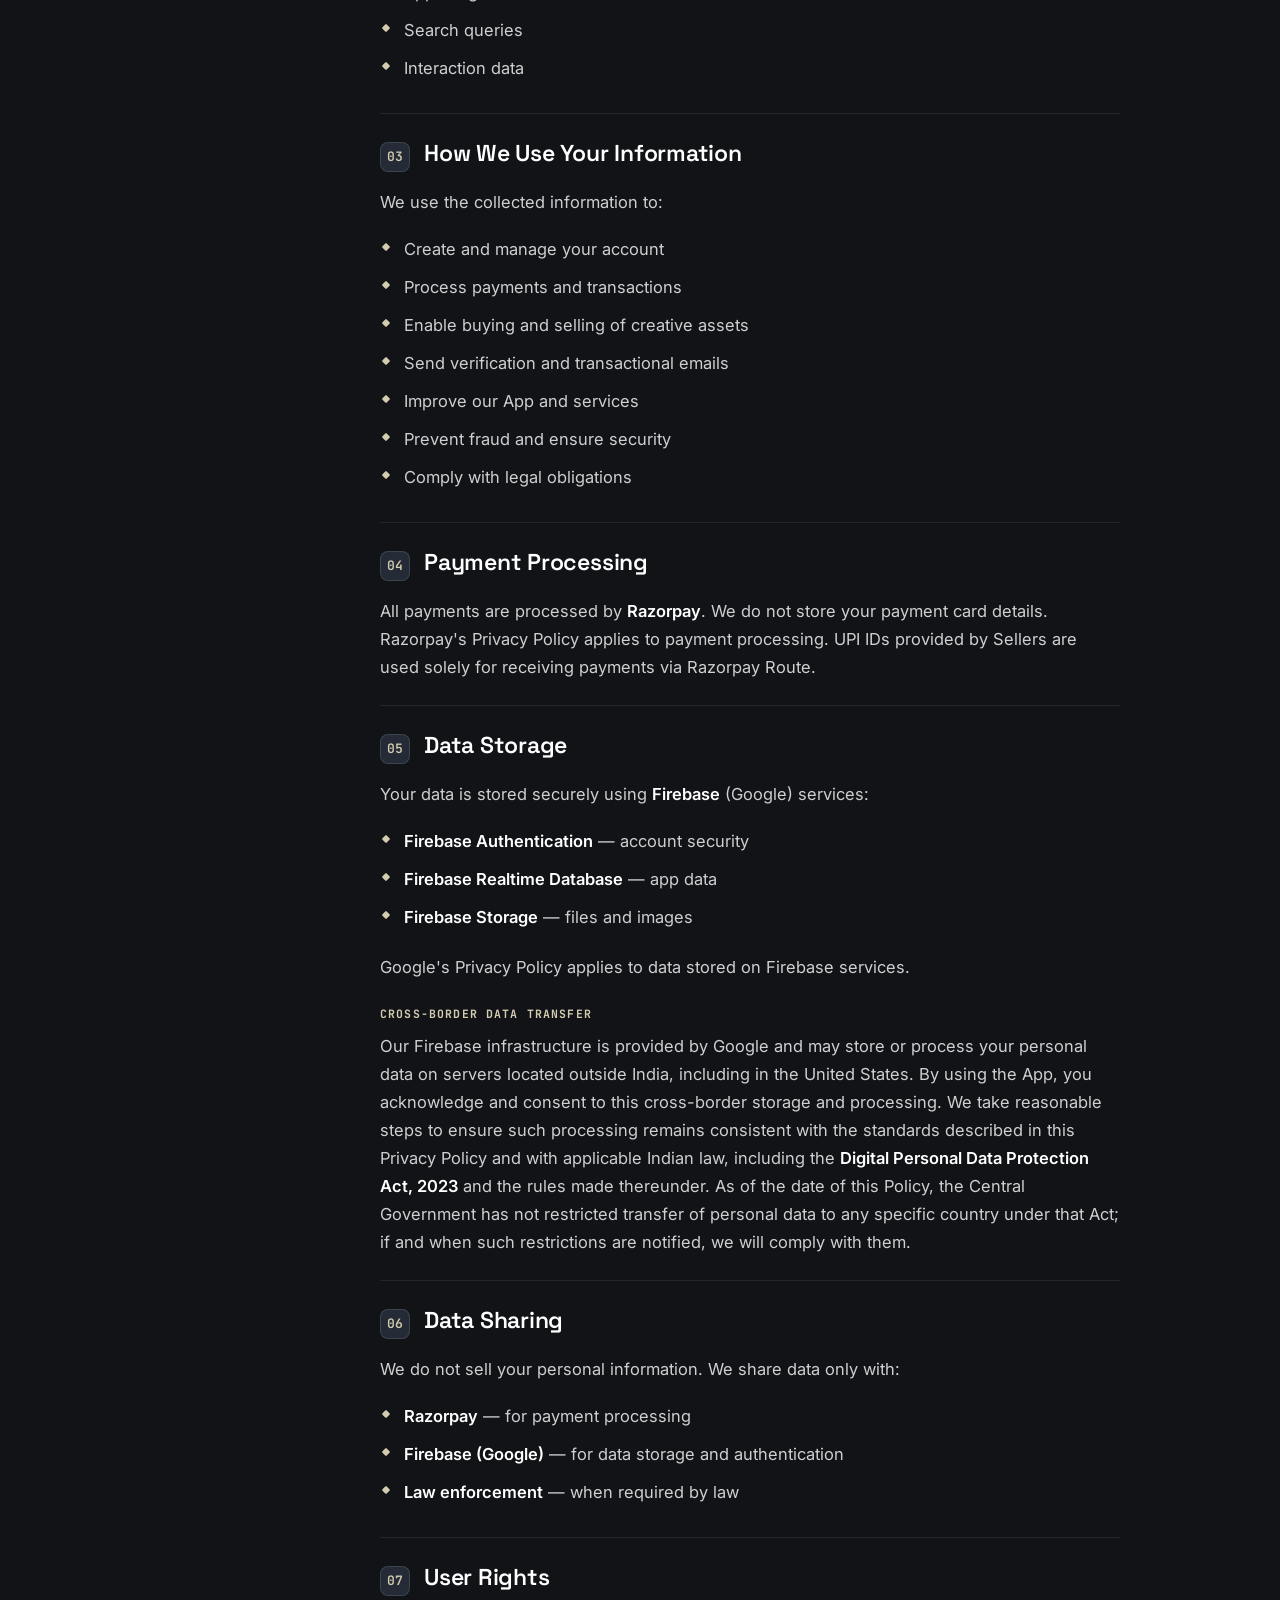
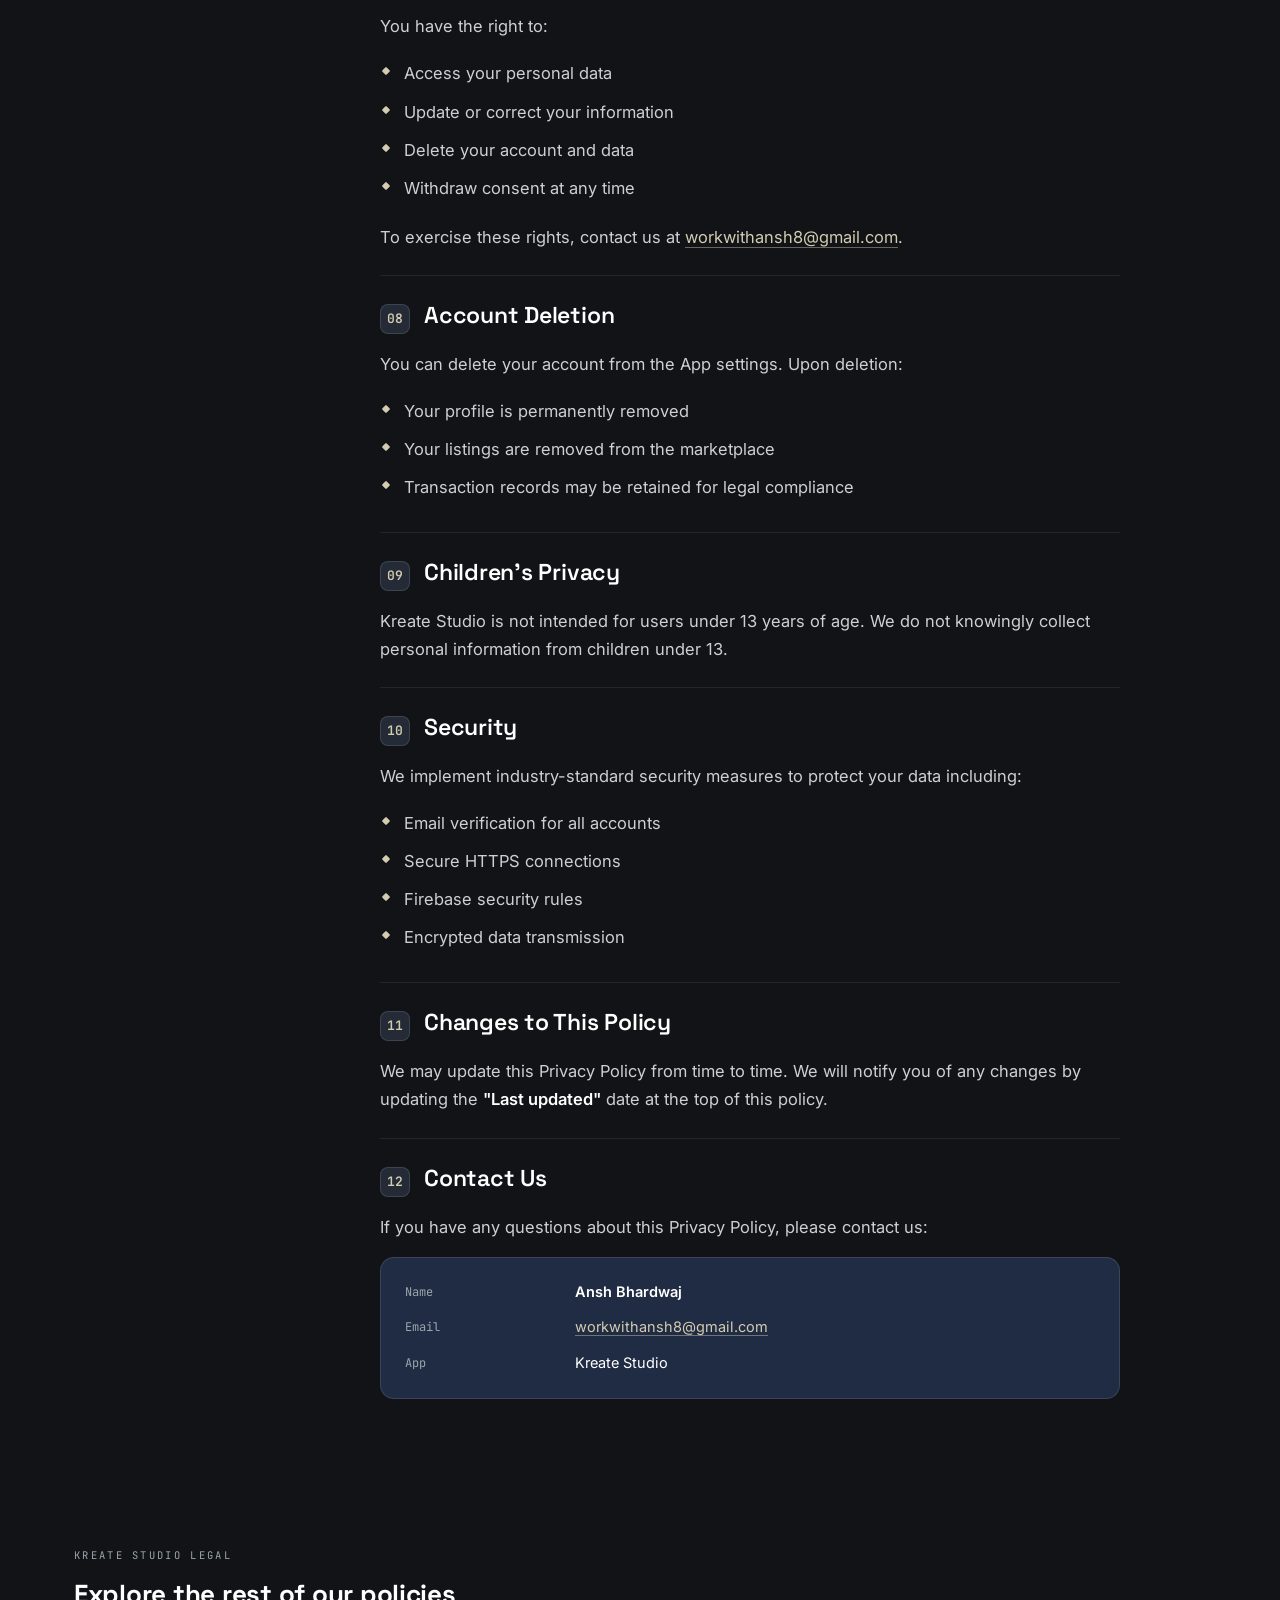
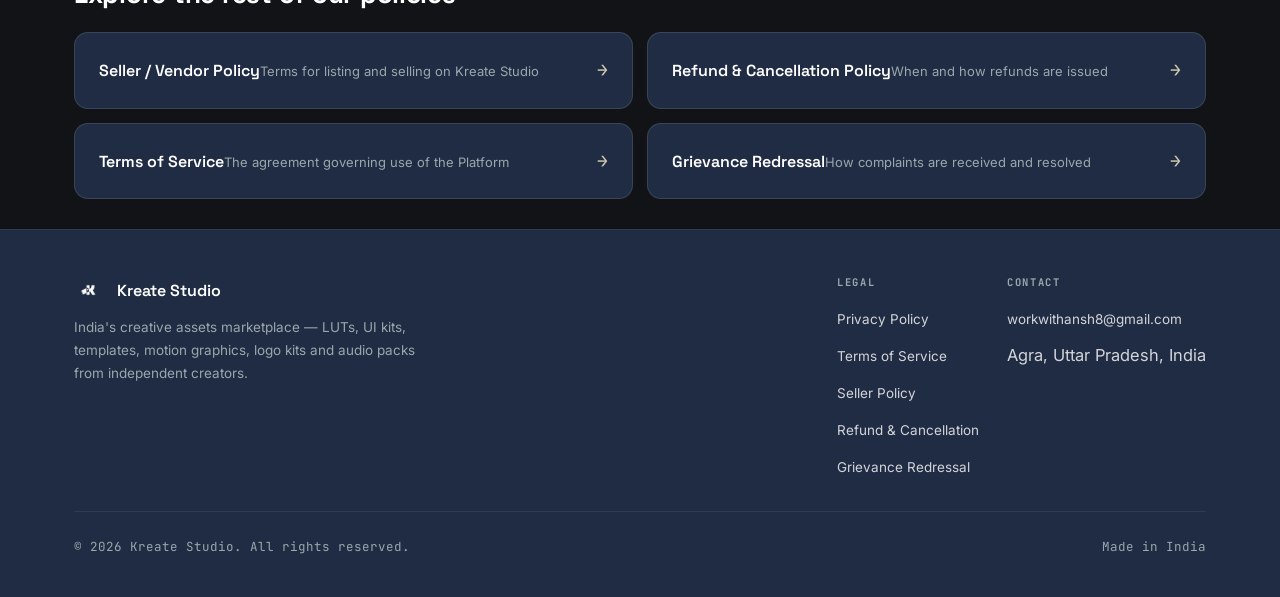
==== commit f54da5df: "changes" ====
--- a/index.html
+++ b/index.html
@@ -1,391 +1,120 @@
 <!DOCTYPE html>
-<html lang="en">
+<html lang="en" data-theme="dark">
 <head>
 <meta charset="UTF-8">
 <meta name="viewport" content="width=device-width, initial-scale=1.0">
 <title>Privacy Policy — Kreate Studio</title>
-<meta name="description" content="Privacy Policy for Kreate Studio, India's first creative assets marketplace.">
+<meta name="description" content="Privacy Policy for Kreate Studio, India's creative assets marketplace — how we collect, use, store and protect your data.">
+<link rel="icon" href="assets/img/logo.png" type="image/png">
+<script>(function(){try{var t=localStorage.getItem('kreate-theme');if(t==='light')document.documentElement.setAttribute('data-theme','light');}catch(e){}})();</script>
 <link rel="preconnect" href="https://fonts.googleapis.com">
 <link rel="preconnect" href="https://fonts.gstatic.com" crossorigin>
-<link href="https://fonts.googleapis.com/css2?family=Space+Grotesk:wght@400;500;600;700&family=Inter:wght@400;450;500;600&family=JetBrains+Mono:wght@400;500;600&display=swap" rel="stylesheet">
-<style>
-  :root{
-    --void:#08080C; --abyss:#0A0A11; --panel:#0E0E16; --panel-lift:#12121C;
-    --edge:#1E1E2E;
-
-    --iris:#7C5CFC; --iris-bright:#9B84FF; --cyan:#22D3EE;
-
-    --text:#ECECF6; --body:#C4C4D6; --muted:#8E8EB0; --faint:#63637F;
-
-    --grad:linear-gradient(100deg,var(--iris) 0%,var(--cyan) 100%);
-
-    --display:'Space Grotesk',system-ui,sans-serif;
-    --sans:'Inter',system-ui,-apple-system,sans-serif;
-    --mono:'JetBrains Mono',ui-monospace,monospace;
-    --maxw:1160px;
-    --ease:cubic-bezier(.22,1,.36,1);
-  }
-
-  *{box-sizing:border-box;}
-  html{scroll-behavior:smooth;}
-  body{
-    margin:0;font-family:var(--sans);font-size:16.5px;line-height:1.72;
-    color:var(--body);background:var(--abyss);
-    -webkit-font-smoothing:antialiased;text-rendering:optimizeLegibility;overflow-x:hidden;
-  }
-  body::before,body::after{
-    content:"";position:fixed;z-index:-2;pointer-events:none;
-    width:60vw;height:60vw;border-radius:50%;filter:blur(120px);opacity:.5;
-  }
-  body::before{top:-18vw;left:-14vw;background:radial-gradient(circle,rgba(124,92,252,.20),transparent 66%);}
-  body::after{top:32vh;right:-20vw;background:radial-gradient(circle,rgba(34,211,238,.13),transparent 66%);}
-  .grid-veil{
-    position:fixed;inset:0;z-index:-3;pointer-events:none;opacity:.5;
-    background-image:radial-gradient(rgba(124,92,252,.10) 1px,transparent 1px);
-    background-size:34px 34px;
-    -webkit-mask-image:radial-gradient(ellipse 80% 60% at 50% 0%,#000,transparent 75%);
-            mask-image:radial-gradient(ellipse 80% 60% at 50% 0%,#000,transparent 75%);
-  }
-  ::selection{background:rgba(124,92,252,.35);color:#fff;}
-
-  #progress{
-    position:fixed;top:0;left:0;height:2px;width:0;z-index:60;background:var(--grad);
-    box-shadow:0 0 12px rgba(124,92,252,.7),0 0 4px rgba(34,211,238,.8);transition:width .1s linear;
-  }
-
-  /* HERO */
-  header.masthead{
-    position:relative;overflow:hidden;
-    padding:clamp(72px,12vw,120px) 24px clamp(56px,8vw,84px);
-    border-bottom:1px solid var(--edge);
-  }
-  #mesh{position:absolute;inset:0;width:100%;height:100%;z-index:0;opacity:.9;}
-  .masthead-inner{position:relative;z-index:2;max-width:var(--maxw);margin:0 auto;}
-
-  .eyebrow{
-    display:inline-flex;align-items:center;gap:9px;
-    font-family:var(--mono);font-size:11.5px;font-weight:500;letter-spacing:.22em;
-    text-transform:uppercase;color:var(--cyan);
-    padding:7px 15px;border:1px solid var(--edge);border-radius:999px;
-    background:rgba(14,14,22,.6);backdrop-filter:blur(8px);margin-bottom:26px;
-  }
-  .eyebrow .dot{width:6px;height:6px;border-radius:50%;background:var(--cyan);
-    box-shadow:0 0 0 0 rgba(34,211,238,.6);animation:pulse 2.4s var(--ease) infinite;}
-  @keyframes pulse{0%{box-shadow:0 0 0 0 rgba(34,211,238,.55);}70%{box-shadow:0 0 0 7px rgba(34,211,238,0);}100%{box-shadow:0 0 0 0 rgba(34,211,238,0);}}
-
-  .wordmark{
-    font-family:var(--display);font-weight:700;line-height:.98;
-    font-size:clamp(44px,9vw,88px);letter-spacing:-.02em;margin:0;
-    background:linear-gradient(180deg,#fff 0%,#C9C4F5 60%,#8E86D8 100%);
-    -webkit-background-clip:text;background-clip:text;color:transparent;
-  }
-  .subtitle{
-    font-family:var(--display);font-weight:500;font-size:clamp(19px,3.4vw,30px);
-    letter-spacing:-.01em;margin:10px 0 0;color:transparent;
-    background:var(--grad);-webkit-background-clip:text;background-clip:text;
-  }
-  .accent-rule{width:72px;height:3px;border:0;margin:26px 0 0;border-radius:2px;
-    background:var(--grad);box-shadow:0 0 18px rgba(124,92,252,.5);}
-
-  .meta-strip{display:flex;flex-wrap:wrap;gap:10px;margin-top:28px;}
-  .chip{
-    display:inline-flex;align-items:center;gap:8px;
-    font-family:var(--mono);font-size:12px;font-weight:500;color:var(--muted);
-    padding:8px 13px;border:1px solid var(--edge);border-radius:9px;
-    background:rgba(12,12,20,.55);backdrop-filter:blur(8px);
-  }
-  .chip b{color:var(--text);font-weight:600;}
-  .chip .k{color:var(--faint);}
-  .chip svg{width:13px;height:13px;flex:none;}
-  .chip .hash{color:var(--iris-bright);}
-
-  /* SHELL */
-  .shell{
-    max-width:var(--maxw);margin:0 auto;padding:64px 24px 0;
-    display:grid;grid-template-columns:236px 1fr;gap:64px;align-items:start;
-  }
-
-  /* CHAIN NAV */
-  nav.chain{position:sticky;top:32px;}
-  .chain-label{font-family:var(--mono);font-size:11px;letter-spacing:.24em;text-transform:uppercase;
-    color:var(--faint);margin:0 0 20px;padding-left:26px;}
-  .chain ol{list-style:none;margin:0;padding:0;position:relative;}
-  .chain ol::before{content:"";position:absolute;left:6px;top:6px;bottom:6px;width:2px;background:var(--edge);}
-  .chain ol::after{content:"";position:absolute;left:5px;width:4px;height:var(--fill,0px);top:6px;
-    background:var(--grad);border-radius:2px;box-shadow:0 0 10px rgba(124,92,252,.7);transition:height .25s var(--ease);}
-  .chain li{position:relative;}
-  .chain a{display:block;position:relative;text-decoration:none;color:var(--muted);
-    font-size:13.5px;line-height:1.35;padding:8px 0 8px 26px;
-    transition:color .2s var(--ease),transform .2s var(--ease);}
-  .chain a::before{content:"";position:absolute;left:1px;top:13px;width:12px;height:12px;border-radius:50%;
-    background:var(--abyss);border:2px solid var(--edge);transition:all .25s var(--ease);z-index:2;}
-  .chain a:hover{color:var(--text);transform:translateX(2px);}
-  .chain a:hover::before{border-color:var(--iris);}
-  .chain a.active{color:var(--text);font-weight:500;}
-  .chain a.active::before{border-color:var(--iris);background:var(--iris);
-    box-shadow:0 0 0 4px rgba(124,92,252,.18),0 0 14px rgba(124,92,252,.7);}
-  .chain a:focus-visible{outline:2px solid var(--cyan);outline-offset:3px;border-radius:6px;}
-  .chain-mobile-toggle{display:none;}
-
-  /* CONTENT */
-  main{min-width:0;padding-bottom:80px;}
-  .block{
-    position:relative;scroll-margin-top:28px;padding:30px 30px 26px;margin:0 0 22px;
-    border:1px solid var(--edge);border-radius:18px;
-    background:linear-gradient(180deg,rgba(14,14,22,.66),rgba(9,9,15,.5));
-    opacity:0;transform:translateY(22px);
-    transition:opacity .7s var(--ease),transform .7s var(--ease),border-color .3s var(--ease),box-shadow .3s var(--ease);
-  }
-  .block.in{opacity:1;transform:none;}
-  .block:hover{border-color:#2b2b40;box-shadow:0 20px 50px -32px rgba(0,0,0,.9),0 0 0 1px rgba(124,92,252,.05) inset;}
-  .block::after{content:"";position:absolute;left:30px;right:30px;top:0;height:1px;
-    background:linear-gradient(90deg,transparent,rgba(124,92,252,.4),transparent);opacity:0;transition:opacity .3s var(--ease);}
-  .block:hover::after{opacity:1;}
-
-  .block-index{font-family:var(--mono);font-size:12px;font-weight:500;letter-spacing:.08em;
-    color:var(--faint);display:flex;align-items:center;gap:9px;margin-bottom:2px;}
-  .block-index .hash{color:var(--iris);}
-  .block-index .glyph{color:var(--cyan);opacity:.7;}
-
-  h2{font-family:var(--display);font-weight:600;letter-spacing:-.01em;color:var(--text);
-    font-size:clamp(21px,2.6vw,26px);margin:4px 0 14px;line-height:1.2;}
-  h3{font-family:var(--display);font-weight:500;color:var(--iris-bright);font-size:15.5px;
-    letter-spacing:.01em;margin:22px 0 4px;display:flex;align-items:baseline;gap:9px;}
-  h3 .n{font-family:var(--mono);font-size:12px;color:var(--faint);}
-
-  p{margin:12px 0;color:var(--body);}
-  strong{color:var(--text);font-weight:600;}
-  a.inline{color:var(--cyan);text-decoration:none;border-bottom:1px solid rgba(34,211,238,.35);
-    transition:border-color .2s var(--ease),color .2s var(--ease);}
-  a.inline:hover{color:#7ff0ff;border-bottom-color:var(--cyan);}
-
-  ul{margin:14px 0;padding-left:0;list-style:none;}
-  ul li{position:relative;padding:5px 0 5px 24px;color:var(--body);}
-  ul li::before{content:"";position:absolute;left:3px;top:13px;width:7px;height:7px;border-radius:2px;
-    background:var(--grad);transform:rotate(45deg);box-shadow:0 0 8px rgba(124,92,252,.5);}
-
-  /* info card */
-  .card{border:1px solid var(--edge);border-radius:14px;overflow:hidden;margin:22px 0;background:rgba(9,9,15,.5);}
-  .card-row{display:grid;grid-template-columns:150px 1fr;border-top:1px solid var(--edge);}
-  .card-row:first-child{border-top:0;}
-  .card-row dt{font-family:var(--mono);font-size:12px;letter-spacing:.08em;text-transform:uppercase;
-    color:var(--cyan);background:rgba(34,211,238,.045);padding:14px 18px;margin:0;display:flex;align-items:center;}
-  .card-row dd{padding:14px 18px;margin:0;color:var(--body);}
-  .card-row dd strong{color:var(--text);}
-  .card-row dd a{color:var(--iris-bright);font-weight:500;text-decoration:none;}
-  .card-row dd a:hover{color:#fff;}
-
-/* POLICY LINKS (NEW UI) */
-  .policy-links {
-    max-width: var(--maxw);
-    margin: 40px auto 0;
-    padding: 0 24px;
-    display: flex;
-    flex-direction: column;
-    gap: 16px;
-  }
-  
-  .policy-card {
-    display: flex;
-    align-items: center;
-    justify-content: space-between;
-    padding: 22px 28px;
-    background: linear-gradient(180deg, rgba(14,14,22,.66), rgba(9,9,15,.5));
-    border: 1px solid var(--edge);
-    border-radius: 14px;
-    text-decoration: none;
-    color: var(--text);
-    font-family: var(--display);
-    font-weight: 500;
-    font-size: 16.5px;
-    transition: all .3s var(--ease);
-    position: relative;
-    overflow: hidden;
-  }
-  
-  .policy-card::after {
-    content: "";
-    position: absolute;
-    left: 0;
-    top: 0;
-    width: 3px;
-    height: 100%;
-    background: var(--grad);
-    opacity: 0;
-    transition: opacity .3s var(--ease);
-  }
-
-  .policy-card:hover {
-    border-color: var(--iris-bright);
-    box-shadow: 0 10px 30px -15px rgba(124,92,252,.3);
-    transform: translateY(-2px);
-  }
-
-  .policy-card:hover::after {
-    opacity: 1;
-  }
-
-  .policy-card .arrow {
-    color: var(--cyan);
-    font-family: var(--mono);
-    font-size: 18px;
-    transition: transform .3s var(--ease);
-  }
-
-  .policy-card:hover .arrow {
-    transform: translateX(5px);
-  }
-
-  @media (min-width: 768px) {
-    .policy-links {
-      flex-direction: row;
-    }
-    .policy-card {
-      flex: 1;
-    }
-  }
-
-  /* footer */
-  footer{border-top:1px solid var(--edge);margin-top:48px;padding:44px 24px 64px;text-align:center;}
-  .footer-inner{max-width:var(--maxw);margin:0 auto;color:var(--muted);}
-  .footer-inner .tag{font-family:var(--display);font-weight:500;font-size:16px;color:transparent;
-    background:var(--grad);-webkit-background-clip:text;background-clip:text;}
-  .footer-inner .made{margin-top:8px;font-size:13.5px;color:var(--faint);}
-  .footer-inner .sig{font-family:var(--mono);font-size:11px;letter-spacing:.16em;color:var(--faint);
-    margin-top:18px;text-transform:uppercase;}
-
-  /* RESPONSIVE */
-  @media (max-width:900px){
-    .shell{grid-template-columns:1fr;gap:0;padding-top:38px;}
-    nav.chain{position:static;margin-bottom:26px;}
-    .chain-mobile-toggle{display:flex;align-items:center;justify-content:space-between;width:100%;
-      font-family:var(--mono);font-size:12px;letter-spacing:.16em;text-transform:uppercase;color:var(--text);
-      cursor:pointer;padding:15px 18px;border:1px solid var(--edge);border-radius:12px;background:var(--panel);}
-    .chain-mobile-toggle .caret{color:var(--cyan);transition:transform .3s var(--ease);}
-    nav.chain.open .chain-mobile-toggle .caret{transform:rotate(180deg);}
-    .chain-label{display:none;}
-    .chain-body{max-height:0;overflow:hidden;transition:max-height .4s var(--ease);}
-    nav.chain.open .chain-body{max-height:900px;}
-    .chain-body-pad{padding:20px 6px 6px;}
-    .chain ol{columns:2;column-gap:22px;}
-    .chain ol::before,.chain ol::after{display:none;}
-    .chain a{padding-left:22px;break-inside:avoid;}
-    .chain a::before{top:12px;}
-    .block{padding:24px 20px 22px;}
-    .block::after{left:20px;right:20px;}
-    .card-row{grid-template-columns:1fr;}
-    .card-row dt{border-bottom:1px solid var(--edge);}
-  }
-  @media (max-width:480px){ body{font-size:16px;} h3{flex-wrap:wrap;} }
-
-  @media (prefers-reduced-motion:reduce){
-    html{scroll-behavior:auto;}
-    *,*::before,*::after{animation:none !important;transition:none !important;}
-    .block{opacity:1;transform:none;}
-    #mesh{display:none;}
-    #progress{transition:none;}
-  }
-</style>
+<link href="https://fonts.googleapis.com/css2?family=Space+Grotesk:wght@500;600;700&family=Inter:wght@400;500;600;700&family=JetBrains+Mono:wght@400;500;600&display=swap" rel="stylesheet">
+<link rel="stylesheet" href="assets/css/style.css">
 </head>
 <body>
-<div class="grid-veil" aria-hidden="true"></div>
-<div id="progress" aria-hidden="true"></div>
-
-<header class="masthead">
-  <canvas id="mesh" aria-hidden="true"></canvas>
-  <div class="masthead-inner">
-    <span class="eyebrow"><span class="dot"></span>Trust Ledger · v2.1</span>
-  <h1 class="wordmark">
-    <a href="index.html">KREATE STUDIO</a>
-  </h1>
-    <p class="subtitle">Privacy Policy</p>
-    <hr class="accent-rule">
-    <div class="meta-strip">
-      <span class="chip">
-        <svg viewBox="0 0 24 24" fill="none" stroke="currentColor" stroke-width="2"><path d="M12 8v4l3 2"/><circle cx="12" cy="12" r="9"/></svg>
-        <span class="k">updated</span> <b>June 2026</b>
-      </span>
-      <span class="chip">
-        <svg viewBox="0 0 24 24" fill="none" stroke="currentColor" stroke-width="2"><path d="M12 3l7 4v5c0 4.5-3 7.5-7 9-4-1.5-7-4.5-7-9V7z"/></svg>
-        <span class="k">region</span> <b>India</b>
-      </span>
-      <span class="chip">
-        <svg viewBox="0 0 24 24" fill="none" stroke="currentColor" stroke-width="2"><rect x="4" y="4" width="16" height="16" rx="2"/><path d="M8 9h8M8 13h5"/></svg>
-        <span class="k">hash</span> <span class="hash">0x9f · KRT-PP</span>
-      </span>
+<a class="skip-link" href="#main">Skip to content</a>
+<div id="progressBar" aria-hidden="true"></div>
+
+<header class="site-header" id="siteHeader">
+  <div class="site-header__inner">
+    <a href="index.html" class="brand">
+      <img src="assets/img/logo.png" alt="Kreate Studio" class="brand__mark">
+      <span class="brand__word">Kreate <span class="brand__word-light">Studio</span></span>
+    </a>
+    <nav class="site-nav" id="siteNav" aria-label="Legal documents">
+      <a href="index.html" class="site-nav__link is-active" aria-current="page">Privacy Policy</a>
+      <a href="tos.html" class="site-nav__link">Terms of Service</a>
+      <a href="seller-policy.html" class="site-nav__link">Seller Policy</a>
+      <a href="refund-policy.html" class="site-nav__link">Refund Policy</a>
+      <a href="grievance.html" class="site-nav__link">Grievance Redressal</a>
+    </nav>
+    <div class="site-header__actions">
+      <button class="theme-toggle" id="themeToggle" type="button" aria-pressed="false" aria-label="Switch to light theme">
+        <svg class="icon icon-sun" viewBox="0 0 24 24" fill="none" stroke="currentColor" stroke-width="2" stroke-linecap="round"><circle cx="12" cy="12" r="4.5"/><path d="M12 2.5v2.5M12 19v2.5M4.6 4.6l1.8 1.8M17.6 17.6l1.8 1.8M2.5 12H5M19 12h2.5M4.6 19.4l1.8-1.8M17.6 6.4l1.8-1.8"/></svg>
+        <svg class="icon icon-moon" viewBox="0 0 24 24" fill="none" stroke="currentColor" stroke-width="2" stroke-linecap="round" stroke-linejoin="round"><path d="M20 14.5A8.5 8.5 0 1 1 9.5 4a6.8 6.8 0 0 0 10.5 10.5Z"/></svg>
+      </button>
+      <button class="nav-toggle" id="navToggle" type="button" aria-label="Open menu" aria-expanded="false" aria-controls="siteNav">
+        <span class="nav-toggle__bar"></span><span class="nav-toggle__bar"></span><span class="nav-toggle__bar"></span>
+      </button>
     </div>
   </div>
 </header>
 
-<div class="shell">
-  <nav class="chain" id="chainNav" aria-label="Table of contents">
-    <div class="chain-mobile-toggle" id="chainToggle" role="button" tabindex="0" aria-expanded="true" aria-controls="chainBody">
-      <span>Contents · 12 blocks</span><span class="caret">⌄</span>
-    </div>
-    <div class="chain-body" id="chainBody">
-      <div class="chain-body-pad">
-        <p class="chain-label">Trace the chain</p>
-        <ol id="chainList">
-          <li><a href="#introduction">Introduction</a></li>
-          <li><a href="#collect">Information We Collect</a></li>
-          <li><a href="#use">How We Use Your Information</a></li>
-          <li><a href="#payments">Payment Processing</a></li>
-          <li><a href="#storage">Data Storage</a></li>
-          <li><a href="#sharing">Data Sharing</a></li>
-          <li><a href="#rights">User Rights</a></li>
-          <li><a href="#deletion">Account Deletion</a></li>
-          <li><a href="#children">Children's Privacy</a></li>
-          <li><a href="#security">Security</a></li>
-          <li><a href="#changes">Changes to This Policy</a></li>
-          <li><a href="#contact">Contact Us</a></li>
-        </ol>
-      </div>
-    </div>
+<header class="doc-hero">
+  <div class="doc-hero__inner">
+    <p class="eyebrow">Legal · Privacy</p>
+    <h1>Privacy Policy</h1>
+    <p class="lede">How Kreate Studio collects, uses, stores and protects your personal information when you use the Kreate Studio mobile application.</p>
+    <div class="chips">
+      <span class="chip">Effective <b>10 July 2026</b></span>
+      <span class="chip">Last updated <b>10 July 2026</b></span>
+      <span class="chip">Version <b>1.0</b></span>
+      <span class="chip">Governing law <b>India</b></span>
+    </div>
+  </div>
+</header>
+
+<div class="doc-shell">
+  <nav class="toc" id="toc" aria-label="Table of contents">
+    <button class="toc-toggle" id="tocToggle" aria-expanded="false">Contents · 12 sections <span class="arw">▾</span></button>
+    <p class="toc-label">Contents</p>
+    <ol>
+      <li><a href="#introduction"><span class="n">01</span>Introduction</a></li>
+      <li><a href="#collect"><span class="n">02</span>Information We Collect</a></li>
+      <li><a href="#use"><span class="n">03</span>How We Use Your Information</a></li>
+      <li><a href="#payments"><span class="n">04</span>Payment Processing</a></li>
+      <li><a href="#storage"><span class="n">05</span>Data Storage</a></li>
+      <li><a href="#sharing"><span class="n">06</span>Data Sharing</a></li>
+      <li><a href="#rights"><span class="n">07</span>User Rights</a></li>
+      <li><a href="#deletion"><span class="n">08</span>Account Deletion</a></li>
+      <li><a href="#children"><span class="n">09</span>Children's Privacy</a></li>
+      <li><a href="#security"><span class="n">10</span>Security</a></li>
+      <li><a href="#changes"><span class="n">11</span>Changes to This Policy</a></li>
+      <li><a href="#contact"><span class="n">12</span>Contact Us</a></li>
+    </ol>
   </nav>
 
-  <main>
-    <section id="introduction" class="block">
-      <div class="block-index"><span class="hash">0x01</span><span class="glyph">◇</span> BLOCK · INTRODUCTION</div>
-      <h2>Introduction</h2>
-      <p>Welcome to Kreate Studio (<strong>"we"</strong>, <strong>"our"</strong>, or <strong>"us"</strong>),
-      operated by Ansh Bhardwaj. This Privacy Policy explains how we collect, use, and protect your personal
-      information when you use the Kreate Studio mobile application (<strong>"App"</strong>).</p>
+  <main class="doc-content" id="main">
+
+    <section id="introduction" class="clause">
+      <div class="sec-head"><span class="num">01</span><h2>Introduction</h2></div>
+      <p class="intro">Welcome to Kreate Studio (<strong>"we"</strong>, <strong>"our"</strong>, or <strong>"us"</strong>), operated by Ansh Bhardwaj. This Privacy Policy explains how we collect, use, and protect your personal information when you use the Kreate Studio mobile application (<strong>"App"</strong>).</p>
       <p>By using our App, you agree to the collection and use of information in accordance with this policy.</p>
     </section>
 
-    <section id="collect" class="block">
-      <div class="block-index"><span class="hash">0x02</span><span class="glyph">◇</span> BLOCK · DATA INPUTS</div>
-      <h2>Information We Collect</h2>
-
-      <h3><span class="n">01</span> Account Information</h3>
+    <section id="collect" class="clause">
+      <div class="sec-head"><span class="num">02</span><h2>Information We Collect</h2></div>
+
+      <h3 class="subhead">Account Information</h3>
       <p>When you create an account, we collect:</p>
-      <ul>
+      <ul class="pl">
         <li>Full name</li>
         <li>Email address</li>
         <li>Role (Buyer or Seller)</li>
         <li>UPI ID (for Sellers only)</li>
       </ul>
 
-      <h3><span class="n">02</span> Content You Upload</h3>
+      <h3 class="subhead">Content You Upload</h3>
       <p>When you upload listings as a Seller, we collect:</p>
-      <ul>
+      <ul class="pl">
         <li>Listing title and description</li>
         <li>Preview images</li>
         <li>Asset files</li>
         <li>Pricing information</li>
       </ul>
 
-      <h3><span class="n">03</span> Transaction Information</h3>
+      <h3 class="subhead">Transaction Information</h3>
       <p>When purchases are made, we collect:</p>
-      <ul>
+      <ul class="pl">
         <li>Payment details (processed by Razorpay)</li>
         <li>Purchase history</li>
         <li>Download records</li>
       </ul>
 
-      <h3><span class="n">04</span> Usage Information</h3>
+      <h3 class="subhead">Usage Information</h3>
       <p>We automatically collect:</p>
-      <ul>
+      <ul class="pl">
         <li>Device information</li>
         <li>App usage data</li>
         <li>Search queries</li>
@@ -393,11 +122,10 @@
       </ul>
     </section>
 
-    <section id="use" class="block">
-      <div class="block-index"><span class="hash">0x03</span><span class="glyph">◇</span> BLOCK · PROCESSING</div>
-      <h2>How We Use Your Information</h2>
+    <section id="use" class="clause">
+      <div class="sec-head"><span class="num">03</span><h2>How We Use Your Information</h2></div>
       <p>We use the collected information to:</p>
-      <ul>
+      <ul class="pl">
         <li>Create and manage your account</li>
         <li>Process payments and transactions</li>
         <li>Enable buying and selling of creative assets</li>
@@ -408,74 +136,65 @@
       </ul>
     </section>
 
-    <section id="payments" class="block">
-      <div class="block-index"><span class="hash">0x04</span><span class="glyph">◇</span> BLOCK · PAYMENTS</div>
-      <h2>Payment Processing</h2>
-      <p>All payments are processed by <strong>Razorpay</strong>. We do not store your payment card details.
-      Razorpay's Privacy Policy applies to payment processing. UPI IDs provided by Sellers are used solely for
-      receiving payments via Razorpay Route.</p>
-    </section>
-
-    <section id="storage" class="block">
-      <div class="block-index"><span class="hash">0x05</span><span class="glyph">◇</span> BLOCK · STORAGE</div>
-      <h2>Data Storage</h2>
+    <section id="payments" class="clause">
+      <div class="sec-head"><span class="num">04</span><h2>Payment Processing</h2></div>
+      <p>All payments are processed by <strong>Razorpay</strong>. We do not store your payment card details. Razorpay's Privacy Policy applies to payment processing. UPI IDs provided by Sellers are used solely for receiving payments via Razorpay Route.</p>
+    </section>
+
+    <section id="storage" class="clause">
+      <div class="sec-head"><span class="num">05</span><h2>Data Storage</h2></div>
       <p>Your data is stored securely using <strong>Firebase</strong> (Google) services:</p>
-      <ul>
+      <ul class="pl">
         <li><strong>Firebase Authentication</strong> — account security</li>
         <li><strong>Firebase Realtime Database</strong> — app data</li>
         <li><strong>Firebase Storage</strong> — files and images</li>
       </ul>
       <p>Google's Privacy Policy applies to data stored on Firebase services.</p>
-    </section>
-
-    <section id="sharing" class="block">
-      <div class="block-index"><span class="hash">0x06</span><span class="glyph">◇</span> BLOCK · SHARING</div>
-      <h2>Data Sharing</h2>
+      <h3 class="subhead">Cross-Border Data Transfer</h3>
+      <p>Our Firebase infrastructure is provided by Google and may store or process your personal data on servers located outside India, including in the United States. By using the App, you acknowledge and consent to this cross-border storage and processing. We take reasonable steps to ensure such processing remains consistent with the standards described in this Privacy Policy and with applicable Indian law, including the <strong>Digital Personal Data Protection Act, 2023</strong> and the rules made thereunder. As of the date of this Policy, the Central Government has not restricted transfer of personal data to any specific country under that Act; if and when such restrictions are notified, we will comply with them.</p>
+    </section>
+
+    <section id="sharing" class="clause">
+      <div class="sec-head"><span class="num">06</span><h2>Data Sharing</h2></div>
       <p>We do not sell your personal information. We share data only with:</p>
-      <ul>
+      <ul class="pl">
         <li><strong>Razorpay</strong> — for payment processing</li>
         <li><strong>Firebase (Google)</strong> — for data storage and authentication</li>
         <li><strong>Law enforcement</strong> — when required by law</li>
       </ul>
     </section>
 
-    <section id="rights" class="block">
-      <div class="block-index"><span class="hash">0x07</span><span class="glyph">◇</span> BLOCK · USER RIGHTS</div>
-      <h2>User Rights</h2>
+    <section id="rights" class="clause">
+      <div class="sec-head"><span class="num">07</span><h2>User Rights</h2></div>
       <p>You have the right to:</p>
-      <ul>
+      <ul class="pl">
         <li>Access your personal data</li>
         <li>Update or correct your information</li>
         <li>Delete your account and data</li>
         <li>Withdraw consent at any time</li>
       </ul>
-      <p>To exercise these rights, contact us at:
-      <a class="inline" href="mailto:workwithansh8@gmail.com">workwithansh8@gmail.com</a></p>
-    </section>
-
-    <section id="deletion" class="block">
-      <div class="block-index"><span class="hash">0x08</span><span class="glyph">◇</span> BLOCK · DELETION</div>
-      <h2>Account Deletion</h2>
+      <p>To exercise these rights, contact us at <a class="inline" href="mailto:workwithansh8@gmail.com">workwithansh8@gmail.com</a>.</p>
+    </section>
+
+    <section id="deletion" class="clause">
+      <div class="sec-head"><span class="num">08</span><h2>Account Deletion</h2></div>
       <p>You can delete your account from the App settings. Upon deletion:</p>
-      <ul>
+      <ul class="pl">
         <li>Your profile is permanently removed</li>
         <li>Your listings are removed from the marketplace</li>
         <li>Transaction records may be retained for legal compliance</li>
       </ul>
     </section>
 
-    <section id="children" class="block">
-      <div class="block-index"><span class="hash">0x09</span><span class="glyph">◇</span> BLOCK · MINORS</div>
-      <h2>Children's Privacy</h2>
-      <p>Kreate Studio is not intended for users under 13 years of age. We do not knowingly collect personal
-      information from children under 13.</p>
-    </section>
-
-    <section id="security" class="block">
-      <div class="block-index"><span class="hash">0x0A</span><span class="glyph">◇</span> BLOCK · SECURITY</div>
-      <h2>Security</h2>
+    <section id="children" class="clause">
+      <div class="sec-head"><span class="num">09</span><h2>Children's Privacy</h2></div>
+      <p>Kreate Studio is not intended for users under 13 years of age. We do not knowingly collect personal information from children under 13.</p>
+    </section>
+
+    <section id="security" class="clause">
+      <div class="sec-head"><span class="num">10</span><h2>Security</h2></div>
       <p>We implement industry-standard security measures to protect your data including:</p>
-      <ul>
+      <ul class="pl">
         <li>Email verification for all accounts</li>
         <li>Secure HTTPS connections</li>
         <li>Firebase security rules</li>
@@ -483,163 +202,86 @@
       </ul>
     </section>
 
-    <section id="changes" class="block">
-      <div class="block-index"><span class="hash">0x0B</span><span class="glyph">◇</span> BLOCK · AMENDMENTS</div>
-      <h2>Changes to This Policy</h2>
-      <p>We may update this Privacy Policy from time to time. We will notify you of any changes by updating the
-      <strong>"Last updated"</strong> date at the top of this policy.</p>
-    </section>
-
-    <section id="contact" class="block">
-      <div class="block-index"><span class="hash">0x0C</span><span class="glyph">◇</span> BLOCK · CONTACT</div>
-      <h2>Contact Us</h2>
+    <section id="changes" class="clause">
+      <div class="sec-head"><span class="num">11</span><h2>Changes to This Policy</h2></div>
+      <p>We may update this Privacy Policy from time to time. We will notify you of any changes by updating the <strong>"Last updated"</strong> date at the top of this policy.</p>
+    </section>
+
+    <section id="contact" class="clause">
+      <div class="sec-head"><span class="num">12</span><h2>Contact Us</h2></div>
       <p>If you have any questions about this Privacy Policy, please contact us:</p>
-      <dl class="card">
-        <div class="card-row"><dt>Name</dt><dd><strong>Ansh Bhardwaj</strong></dd></div>
-        <div class="card-row"><dt>Email</dt><dd><a href="mailto:workwithansh8@gmail.com">workwithansh8@gmail.com</a></dd></div>
-        <div class="card-row"><dt>App</dt><dd>Kreate Studio</dd></div>
-      </dl>
-    </section>
+      <div class="card">
+        <dl class="grid-kv">
+          <dt>Name</dt><dd><strong>Ansh Bhardwaj</strong></dd>
+          <dt>Email</dt><dd><a href="mailto:workwithansh8@gmail.com">workwithansh8@gmail.com</a></dd>
+          <dt>App</dt><dd>Kreate Studio</dd>
+        </dl>
+      </div>
+    </section>
+
   </main>
 </div>
 
-<div class="policy-links">
-  <a href="seller-policy.html" class="policy-card">
-    <span>View Seller Policy</span>
-    <span class="arrow">→</span>
-  </a>
-  <a href="refund and cancellation policy.html" class="policy-card">
-    <span>Refund & Cancellation Policy</span>
-    <span class="arrow">→</span>
-  </a>
-  <a href="tos.html" class="policy-card">
-    <span>Terms of Service</span>
-    <span class="arrow">→</span>
-  </a>
-  <a href="grievance.html" class="policy-card">
-    <span>Grievance Redressal</span>
-    <span class="arrow">→</span>
-  </a>
-</div>
-
-
-
-<footer>
-  <div class="footer-inner">
-    <div class="tag">Kreate Studio — India's first creative assets marketplace</div>
-    <div class="made">Made in India 🇮🇳</div>
-    <div class="sig">End of ledger · 12 / 12 blocks verified</div>
+<section class="hub">
+  <div class="hub-head">
+    <p class="toc-label">Kreate Studio Legal</p>
+    <h2>Explore the rest of our policies</h2>
+  </div>
+  <div class="hub-grid">
+    <a href="seller-policy.html" class="hub-card">
+      <span><span class="t">Seller / Vendor Policy</span><span class="d">Terms for listing and selling on Kreate Studio</span></span>
+      <span class="arrow">→</span>
+    </a>
+    <a href="refund-policy.html" class="hub-card">
+      <span><span class="t">Refund &amp; Cancellation Policy</span><span class="d">When and how refunds are issued</span></span>
+      <span class="arrow">→</span>
+    </a>
+    <a href="tos.html" class="hub-card">
+      <span><span class="t">Terms of Service</span><span class="d">The agreement governing use of the Platform</span></span>
+      <span class="arrow">→</span>
+    </a>
+    <a href="grievance.html" class="hub-card">
+      <span><span class="t">Grievance Redressal</span><span class="d">How complaints are received and resolved</span></span>
+      <span class="arrow">→</span>
+    </a>
+  </div>
+</section>
+
+<footer class="site-footer">
+  <div class="site-footer__inner">
+    <div class="site-footer__top">
+      <div>
+        <div class="site-footer__brand"><img src="assets/img/logo.png" alt=""><span>Kreate Studio</span></div>
+        <p class="site-footer__tag">India's creative assets marketplace — LUTs, UI kits, templates, motion graphics, logo kits and audio packs from independent creators.</p>
+      </div>
+      <div class="site-footer__links">
+        <div class="site-footer__col">
+          <h5>Legal</h5>
+          <ul>
+            <li><a href="index.html">Privacy Policy</a></li>
+            <li><a href="tos.html">Terms of Service</a></li>
+            <li><a href="seller-policy.html">Seller Policy</a></li>
+            <li><a href="refund-policy.html">Refund &amp; Cancellation</a></li>
+            <li><a href="grievance.html">Grievance Redressal</a></li>
+          </ul>
+        </div>
+        <div class="site-footer__col">
+          <h5>Contact</h5>
+          <ul>
+            <li><a href="mailto:workwithansh8@gmail.com">workwithansh8@gmail.com</a></li>
+            <li><span>Agra, Uttar Pradesh, India</span></li>
+          </ul>
+        </div>
+      </div>
+    </div>
+    <div class="site-footer__bottom">
+      <span>© <span data-year></span> Kreate Studio. All rights reserved.</span>
+      <span class="made">Made in India</span>
+    </div>
   </div>
 </footer>
 
-<script>
-(function(){
-  "use strict";
-  var reduce = window.matchMedia('(prefers-reduced-motion:reduce)').matches;
-
-  var bar = document.getElementById('progress');
-  var chainList = document.getElementById('chainList');
-  function onScroll(){
-    var h = document.documentElement;
-    var max = h.scrollHeight - h.clientHeight;
-    var pct = max > 0 ? (h.scrollTop || document.body.scrollTop) / max * 100 : 0;
-    bar.style.width = pct + '%';
-    if (chainList){
-      var full = chainList.getBoundingClientRect().height - 12;
-      chainList.style.setProperty('--fill', Math.max(0, Math.min(full, full * pct/100)) + 'px');
-    }
-  }
-  window.addEventListener('scroll', onScroll, {passive:true});
-  window.addEventListener('resize', onScroll, {passive:true});
-  onScroll();
-
-  var links = Array.prototype.slice.call(document.querySelectorAll('.chain a'));
-  var map = {};
-  links.forEach(function(a){ map[a.getAttribute('href').slice(1)] = a; });
-  var sections = Array.prototype.slice.call(document.querySelectorAll('main section'));
-
-  if ('IntersectionObserver' in window){
-    var current = null;
-    var spy = new IntersectionObserver(function(entries){
-      entries.forEach(function(e){
-        if (e.isIntersecting){
-          if (current) current.classList.remove('active');
-          current = map[e.target.id];
-          if (current) current.classList.add('active');
-        }
-      });
-    }, {rootMargin:'-12% 0px -78% 0px', threshold:0});
-    sections.forEach(function(s){ spy.observe(s); });
-
-    var reveal = new IntersectionObserver(function(entries){
-      entries.forEach(function(e){
-        if (e.isIntersecting){ e.target.classList.add('in'); reveal.unobserve(e.target); }
-      });
-    }, {rootMargin:'0px 0px -8% 0px', threshold:0.05});
-    sections.forEach(function(s){ reveal.observe(s); });
-  } else {
-    sections.forEach(function(s){ s.classList.add('in'); });
-  }
-
-  var nav = document.getElementById('chainNav');
-  var toggle = document.getElementById('chainToggle');
-  function isMobile(){ return window.matchMedia('(max-width:900px)').matches; }
-  if (!isMobile()) nav.classList.add('open');
-  function setOpen(open){ nav.classList.toggle('open', open); toggle.setAttribute('aria-expanded', open?'true':'false'); }
-  toggle.addEventListener('click', function(){ setOpen(!nav.classList.contains('open')); });
-  toggle.addEventListener('keydown', function(e){ if(e.key==='Enter'||e.key===' '){ e.preventDefault(); setOpen(!nav.classList.contains('open')); } });
-  links.forEach(function(a){ a.addEventListener('click', function(){ if(isMobile()) setOpen(false); }); });
-  window.addEventListener('resize', function(){ if(!isMobile()) nav.classList.add('open'); });
-
-  if (reduce) return;
-  var canvas = document.getElementById('mesh');
-  if (!canvas || !canvas.getContext) return;
-  var ctx = canvas.getContext('2d');
-  var W, H, DPR, nodes = [], mouse = {x:-9999, y:-9999}, COUNT;
-  function size(){
-    var r = canvas.parentElement.getBoundingClientRect();
-    DPR = Math.min(window.devicePixelRatio || 1, 2);
-    W = r.width; H = r.height;
-    canvas.width = W*DPR; canvas.height = H*DPR;
-    canvas.style.width = W+'px'; canvas.style.height = H+'px';
-    ctx.setTransform(DPR,0,0,DPR,0,0);
-    COUNT = Math.max(26, Math.min(64, Math.round(W*H/22000)));
-    nodes = [];
-    for (var i=0;i<COUNT;i++) nodes.push({x:Math.random()*W,y:Math.random()*H,vx:(Math.random()-.5)*.28,vy:(Math.random()-.5)*.28,r:Math.random()*1.6+.7});
-  }
-  size();
-  window.addEventListener('resize', size);
-  canvas.parentElement.addEventListener('mousemove', function(e){
-    var r = canvas.getBoundingClientRect(); mouse.x = e.clientX-r.left; mouse.y = e.clientY-r.top;
-  });
-  canvas.parentElement.addEventListener('mouseleave', function(){ mouse.x=-9999; mouse.y=-9999; });
-
-  var LINK = 132, raf;
-  function frame(){
-    ctx.clearRect(0,0,W,H);
-    for (var i=0;i<nodes.length;i++){
-      var n = nodes[i];
-      n.x+=n.vx; n.y+=n.vy;
-      if (n.x<0||n.x>W) n.vx*=-1;
-      if (n.y<0||n.y>H) n.vy*=-1;
-      for (var j=i+1;j<nodes.length;j++){
-        var m=nodes[j], dx=n.x-m.x, dy=n.y-m.y, d=Math.sqrt(dx*dx+dy*dy);
-        if (d<LINK){ ctx.strokeStyle='rgba(124,92,252,'+(1-d/LINK)*0.28+')'; ctx.lineWidth=1;
-          ctx.beginPath(); ctx.moveTo(n.x,n.y); ctx.lineTo(m.x,m.y); ctx.stroke(); }
-      }
-      var mdx=n.x-mouse.x, mdy=n.y-mouse.y, md=Math.sqrt(mdx*mdx+mdy*mdy), lit=md<150;
-      if (lit){ ctx.strokeStyle='rgba(34,211,238,'+(1-md/150)*0.5+')'; ctx.lineWidth=1;
-        ctx.beginPath(); ctx.moveTo(n.x,n.y); ctx.lineTo(mouse.x,mouse.y); ctx.stroke(); }
-      ctx.beginPath(); ctx.arc(n.x,n.y,n.r,0,Math.PI*2);
-      ctx.fillStyle = lit ? 'rgba(34,211,238,.9)' : 'rgba(155,132,255,.55)'; ctx.fill();
-    }
-    raf = requestAnimationFrame(frame);
-  }
-  raf = requestAnimationFrame(frame);
-  document.addEventListener('visibilitychange', function(){
-    if (document.hidden) cancelAnimationFrame(raf); else raf = requestAnimationFrame(frame);
-  });
-})();
-</script>
+<button id="toTop" aria-label="Back to top">↑</button>
+<script src="assets/js/main.js"></script>
 </body>
 </html>
--- a/assets/css/style.css
+++ b/assets/css/style.css
@@ -0,0 +1,495 @@
+/* ============================================================
+   KREATE STUDIO — shared design system
+   Palette: #202C44 · #242b36 · #d3ccb0 · #7b8a90 · #000 · #fff · #111317
+   ============================================================ */
+
+/* ---------- Tokens ---------- */
+:root{
+  /* raw palette (do not use directly in components — use semantic tokens) */
+  --navy:#202C44;
+  --slate:#242b36;
+  --sand:#d3ccb0;
+  --fog:#7b8a90;
+  --ink:#111317;
+  --black:#000000;
+  --white:#ffffff;
+
+  /* semantic tokens — dark theme (default) */
+  --bg:var(--ink);
+  --bg-elevated:var(--navy);
+  --bg-elevated-2:var(--slate);
+  --bg-hairline:rgba(123,138,144,.16);
+  --text:var(--white);
+  --text-soft:rgba(255,255,255,.80);
+  --muted:#9aa7ac;
+  --accent:var(--sand);
+  --accent-contrast:var(--ink);
+  --border:rgba(123,138,144,.28);
+  --border-strong:rgba(211,204,176,.45);
+  --shadow:rgba(0,0,0,.45);
+  --shadow-soft:rgba(0,0,0,.28);
+  --overlay:rgba(17,19,23,.72);
+  --selection:rgba(211,204,176,.32);
+
+  --font-display:"Space Grotesk",system-ui,-apple-system,sans-serif;
+  --font-body:"Inter",system-ui,-apple-system,sans-serif;
+  --font-mono:"JetBrains Mono",ui-monospace,"SFMono-Regular",Menlo,monospace;
+
+  --maxw:1180px;
+  --reading:74ch;
+  --ease:cubic-bezier(.22,1,.36,1);
+  --speed-fast:150ms;
+  --speed:260ms;
+  --speed-slow:420ms;
+  --radius-sm:8px;
+  --radius:14px;
+  --radius-lg:20px;
+  --header-h:68px;
+}
+
+:root[data-theme="light"]{
+  --bg:var(--white);
+  --bg-elevated:#ffffff;
+  --bg-elevated-2:rgba(211,204,176,.18);
+  --bg-hairline:rgba(32,44,68,.08);
+  --text:var(--ink);
+  --text-soft:rgba(17,19,23,.76);
+  --muted:rgba(32,44,68,.66);
+  --accent:var(--navy);
+  --accent-contrast:var(--white);
+  --border:rgba(32,44,68,.14);
+  --border-strong:rgba(32,44,68,.32);
+  --shadow:rgba(32,44,68,.16);
+  --shadow-soft:rgba(32,44,68,.08);
+  --overlay:rgba(255,255,255,.78);
+  --selection:rgba(32,44,68,.14);
+}
+
+/* ---------- Reset ---------- */
+*,*::before,*::after{box-sizing:border-box;}
+*{margin:0;padding:0;}
+html{
+  scroll-behavior:smooth;
+  -webkit-text-size-adjust:100%;
+  color-scheme:dark;
+}
+html[data-theme="light"]{color-scheme:light;}
+body{
+  background:var(--bg);
+  color:var(--text-soft);
+  font-family:var(--font-body);
+  font-size:16.5px;
+  line-height:1.7;
+  -webkit-font-smoothing:antialiased;
+  -moz-osx-font-smoothing:grayscale;
+  text-rendering:optimizeLegibility;
+  overflow-x:hidden;
+  transition:background-color var(--speed) var(--ease),color var(--speed) var(--ease);
+}
+img,svg{display:block;max-width:100%;}
+a{color:inherit;text-decoration:none;}
+ul,ol{list-style:none;}
+button{font:inherit;color:inherit;background:none;border:0;cursor:pointer;}
+input,textarea{font:inherit;}
+::selection{background:var(--selection);color:var(--text);}
+
+::-webkit-scrollbar{width:11px;height:11px;}
+::-webkit-scrollbar-track{background:transparent;}
+::-webkit-scrollbar-thumb{background:var(--border-strong);border-radius:99px;border:3px solid var(--bg);}
+::-webkit-scrollbar-thumb:hover{background:var(--muted);}
+
+:focus-visible{outline:2px solid var(--accent);outline-offset:3px;border-radius:4px;}
+
+.skip-link{
+  position:fixed;top:-100px;left:14px;z-index:200;
+  background:var(--accent);color:var(--accent-contrast);
+  padding:10px 18px;border-radius:0 0 10px 10px;font-family:var(--font-mono);
+  font-size:13px;font-weight:600;transition:top var(--speed) var(--ease);
+}
+.skip-link:focus{top:0;}
+
+/* ---------- Type ---------- */
+h1,h2,h3,h4{font-family:var(--font-display);color:var(--text);letter-spacing:-.01em;line-height:1.15;}
+p{margin:0 0 14px;}
+strong{color:var(--text);font-weight:600;}
+em{font-style:italic;color:var(--muted);}
+.container{max-width:var(--maxw);margin:0 auto;padding:0 24px;}
+
+/* ---------- Reading progress ---------- */
+#progressBar{
+  position:fixed;top:0;left:0;height:3px;width:0%;z-index:120;
+  background:linear-gradient(90deg,var(--accent),var(--fog));
+  box-shadow:0 0 12px rgba(211,204,176,.55);
+  transition:width .08s linear;
+}
+
+/* ============================================================
+   SITE HEADER
+   ============================================================ */
+.site-header{
+  position:sticky;top:0;z-index:100;
+  background:color-mix(in srgb, var(--bg) 88%, transparent);
+  backdrop-filter:blur(14px) saturate(1.2);
+  -webkit-backdrop-filter:blur(14px) saturate(1.2);
+  border-bottom:1px solid var(--bg-hairline);
+  transition:background-color var(--speed) var(--ease),border-color var(--speed) var(--ease),box-shadow var(--speed) var(--ease);
+}
+.site-header.is-scrolled{box-shadow:0 8px 24px -18px var(--shadow);}
+.site-header__inner{
+  max-width:var(--maxw);margin:0 auto;padding:0 24px;height:var(--header-h);
+  display:flex;align-items:center;gap:20px;
+}
+.brand{display:flex;align-items:center;gap:11px;flex:none;transition:opacity var(--speed) var(--ease);}
+.brand:hover{opacity:.82;}
+.brand__mark{
+  width:36px;height:36px;border-radius:10px;flex:none;
+  box-shadow:0 2px 10px var(--shadow-soft);
+  transition:transform var(--speed) var(--ease),box-shadow var(--speed) var(--ease);
+}
+.brand:hover .brand__mark{transform:rotate(-6deg) scale(1.04);}
+.brand__word{
+  font-family:var(--font-display);font-weight:600;font-size:17.5px;letter-spacing:-.01em;
+  color:var(--text);white-space:nowrap;
+}
+.brand__word-light{color:var(--muted);font-weight:500;}
+
+.site-nav{display:flex;align-items:center;gap:2px;margin-left:8px;flex:1;min-width:0;}
+.site-nav__link{
+  position:relative;font-family:var(--font-mono);font-size:12.5px;letter-spacing:.02em;
+  color:var(--muted);padding:8px 13px;border-radius:8px;white-space:nowrap;
+  transition:color var(--speed-fast) var(--ease),background-color var(--speed-fast) var(--ease);
+}
+.site-nav__link:hover{color:var(--text);background:var(--bg-elevated-2);}
+.site-nav__link.is-active{color:var(--accent);}
+.site-nav__link.is-active::after{
+  content:"";position:absolute;left:13px;right:13px;bottom:2px;height:2px;
+  background:var(--accent);border-radius:2px;
+}
+
+.site-header__actions{display:flex;align-items:center;gap:8px;flex:none;margin-left:auto;}
+
+.theme-toggle{
+  position:relative;width:42px;height:42px;border-radius:50%;
+  border:1px solid var(--border);background:var(--bg-elevated-2);
+  display:grid;place-items:center;flex:none;
+  transition:border-color var(--speed) var(--ease),background-color var(--speed) var(--ease),transform var(--speed-fast) var(--ease);
+}
+.theme-toggle:hover{border-color:var(--border-strong);transform:translateY(-1px);}
+.theme-toggle:active{transform:translateY(0) scale(.94);}
+.theme-toggle .icon{
+  position:absolute;width:18px;height:18px;color:var(--accent);
+  transition:opacity var(--speed) var(--ease),transform var(--speed-slow) var(--ease);
+}
+.theme-toggle .icon-sun{opacity:0;transform:rotate(-90deg) scale(.5);}
+.theme-toggle .icon-moon{opacity:1;transform:rotate(0) scale(1);}
+[data-theme="light"] .theme-toggle .icon-sun{opacity:1;transform:rotate(0) scale(1);}
+[data-theme="light"] .theme-toggle .icon-moon{opacity:0;transform:rotate(90deg) scale(.5);}
+
+.nav-toggle{
+  display:none;flex-direction:column;justify-content:center;gap:5px;
+  width:42px;height:42px;border-radius:10px;border:1px solid var(--border);
+  background:var(--bg-elevated-2);
+}
+.nav-toggle__bar{width:18px;height:2px;background:var(--text);border-radius:2px;margin:0 auto;
+  transition:transform var(--speed) var(--ease),opacity var(--speed) var(--ease);}
+.nav-toggle[aria-expanded="true"] .nav-toggle__bar:nth-child(1){transform:translateY(7px) rotate(45deg);}
+.nav-toggle[aria-expanded="true"] .nav-toggle__bar:nth-child(2){opacity:0;}
+.nav-toggle[aria-expanded="true"] .nav-toggle__bar:nth-child(3){transform:translateY(-7px) rotate(-45deg);}
+
+@media (max-width:940px){
+  .site-nav{
+    position:fixed;inset:var(--header-h) 0 0 0;z-index:90;
+    background:var(--bg);
+    flex-direction:column;align-items:stretch;gap:2px;padding:18px 20px 30px;
+    overflow-y:auto;
+    transform:translateY(-8px);opacity:0;visibility:hidden;pointer-events:none;
+    transition:opacity var(--speed) var(--ease),transform var(--speed) var(--ease),visibility 0s linear var(--speed);
+  }
+  .site-nav.is-open{transform:translateY(0);opacity:1;visibility:visible;pointer-events:auto;transition:opacity var(--speed) var(--ease),transform var(--speed) var(--ease);}
+  .site-nav__link{font-size:15px;padding:14px 14px;border-bottom:1px solid var(--bg-hairline);border-radius:0;}
+  .site-nav__link.is-active::after{display:none;}
+  .site-nav__link.is-active{color:var(--accent);}
+  .nav-toggle{display:flex;}
+}
+
+/* ============================================================
+   DOC HERO
+   ============================================================ */
+.doc-hero{
+  position:relative;overflow:hidden;
+  background:var(--bg-elevated);
+  border-bottom:1px solid var(--bg-hairline);
+  transition:background-color var(--speed) var(--ease),border-color var(--speed) var(--ease);
+}
+.doc-hero::before{
+  content:"";position:absolute;inset:0;pointer-events:none;
+  background:
+    radial-gradient(820px 360px at 88% -12%, rgba(211,204,176,.14), transparent 60%),
+    radial-gradient(560px 320px at 4% 0%, rgba(123,138,144,.14), transparent 55%);
+}
+[data-theme="light"] .doc-hero::before{
+  background:
+    radial-gradient(820px 360px at 88% -12%, rgba(32,44,68,.06), transparent 60%),
+    radial-gradient(560px 320px at 4% 0%, rgba(123,138,144,.10), transparent 55%);
+}
+.doc-hero__inner{position:relative;z-index:1;max-width:var(--maxw);margin:0 auto;padding:56px 24px 44px;}
+
+.eyebrow{
+  display:inline-flex;align-items:center;gap:10px;
+  font-family:var(--font-mono);font-size:11.5px;font-weight:500;letter-spacing:.2em;text-transform:uppercase;
+  color:var(--accent);margin:0 0 18px;
+}
+.eyebrow::before{content:"";width:28px;height:1.5px;background:var(--accent);}
+
+.doc-hero h1{
+  font-size:clamp(30px,5.4vw,52px);font-weight:600;max-width:18ch;margin:0 0 10px;
+}
+.doc-hero .lede{
+  font-size:clamp(15.5px,1.8vw,18px);color:var(--text-soft);max-width:62ch;margin:14px 0 0;
+}
+
+.chips{display:flex;flex-wrap:wrap;gap:9px;margin:26px 0 0;}
+.chip{
+  font-family:var(--font-mono);font-size:11.5px;color:var(--muted);
+  background:var(--bg-elevated-2);border:1px solid var(--border);border-radius:999px;
+  padding:7px 13px;display:inline-flex;align-items:center;gap:6px;
+}
+.chip b{color:var(--text);font-weight:600;}
+
+/* fee split visual (seller policy hero) */
+.split{margin:30px 0 0;max-width:520px;}
+.split .lab{display:flex;justify-content:space-between;font-family:var(--font-mono);font-size:12px;color:var(--muted);margin-bottom:8px;}
+.split .lab b{color:var(--text);}
+.split .track{height:14px;border-radius:999px;overflow:hidden;display:flex;border:1px solid var(--border);background:var(--bg-elevated-2);}
+.split .you{width:90%;background:linear-gradient(90deg,var(--accent),var(--fog));}
+.split .plat{width:10%;background:repeating-linear-gradient(45deg,var(--bg-elevated-2),var(--bg-elevated-2) 5px,var(--border) 5px,var(--border) 10px);}
+.split .cap{font-family:var(--font-mono);font-size:11.5px;color:var(--muted);margin-top:9px;line-height:1.6;}
+
+/* ---------- Notice / callout ---------- */
+.callout-wrap{max-width:var(--maxw);margin:24px auto 0;padding:0 24px;}
+.callout{
+  background:var(--bg-elevated-2);border:1px solid var(--border);border-left:3px solid var(--accent);
+  border-radius:0 var(--radius) var(--radius) 0;padding:16px 20px;display:flex;gap:14px;align-items:flex-start;
+}
+.callout .tag{
+  font-family:var(--font-mono);font-size:10.5px;letter-spacing:.14em;text-transform:uppercase;
+  color:var(--accent);font-weight:600;white-space:nowrap;padding-top:2px;flex:none;
+}
+.callout p{margin:0;font-size:14px;color:var(--muted);line-height:1.65;}
+.callout .ph,span.ph,span.placeholder{
+  background:var(--bg-elevated);color:var(--accent);font-family:var(--font-mono);
+  font-size:.88em;padding:1px 6px;border-radius:5px;border:1px solid var(--border);
+}
+
+/* ============================================================
+   DOC SHELL — sidebar TOC + content
+   ============================================================ */
+.doc-shell{
+  max-width:var(--maxw);margin:0 auto;padding:44px 24px 0;
+  display:grid;grid-template-columns:250px 1fr;gap:56px;align-items:start;
+}
+
+nav.toc{position:sticky;top:calc(var(--header-h) + 20px);align-self:start;max-height:calc(100vh - var(--header-h) - 40px);overflow-y:auto;}
+.toc-label{font-family:var(--font-mono);font-size:10.5px;letter-spacing:.22em;text-transform:uppercase;color:var(--muted);margin:0 0 16px 14px;}
+nav.toc ol{list-style:none;margin:0;padding:0;position:relative;border-left:1px solid var(--border);}
+nav.toc a{
+  display:block;position:relative;text-decoration:none;color:var(--muted);
+  font-size:13px;line-height:1.4;padding:7px 0 7px 20px;margin-left:-1px;
+  border-left:2px solid transparent;
+  transition:color var(--speed-fast) var(--ease),border-color var(--speed-fast) var(--ease),transform var(--speed-fast) var(--ease);
+}
+nav.toc a .n{font-family:var(--font-mono);font-size:11px;color:var(--muted);margin-right:8px;}
+nav.toc a:hover{color:var(--text);transform:translateX(2px);}
+nav.toc a.active{color:var(--accent);font-weight:600;border-left-color:var(--accent);}
+nav.toc a.active .n{color:var(--accent);}
+.toc-toggle{display:none;}
+
+/* ---------- Content ---------- */
+main.doc-content{min-width:0;max-width:var(--reading);padding-bottom:70px;}
+
+.notice-inline{
+  background:var(--bg-elevated-2);border:1px solid var(--border);border-radius:var(--radius);
+  padding:18px 22px;margin:0 0 36px;font-size:14.5px;line-height:1.65;color:var(--muted);
+}
+.notice-inline strong{
+  display:block;color:var(--accent);font-family:var(--font-mono);font-weight:600;
+  font-size:11px;letter-spacing:.1em;text-transform:uppercase;margin-bottom:7px;
+}
+
+section.clause{
+  scroll-margin-top:calc(var(--header-h) + 20px);
+  padding:26px 0 10px;border-top:1px solid var(--bg-hairline);
+  opacity:0;transform:translateY(16px);
+  transition:opacity .6s var(--ease),transform .6s var(--ease);
+}
+section.clause:first-of-type{border-top:0;padding-top:0;}
+section.clause.in{opacity:1;transform:none;}
+
+.sec-head{display:flex;align-items:baseline;gap:14px;margin:0 0 16px;}
+.sec-head .num{
+  font-family:var(--font-mono);font-weight:600;font-size:13px;color:var(--accent);
+  background:var(--bg-elevated-2);border:1px solid var(--border);
+  min-width:30px;height:30px;border-radius:8px;display:inline-flex;align-items:center;justify-content:center;flex:none;
+}
+.sec-head h2{font-size:clamp(19px,2.4vw,23px);font-weight:600;margin:0;}
+
+h3.subhead{
+  font-family:var(--font-mono);font-size:11.5px;letter-spacing:.1em;text-transform:uppercase;
+  color:var(--accent);margin:26px 0 12px;
+}
+
+.intro{font-size:16.5px;}
+.lead{color:var(--text);font-weight:600;}
+.n{font-family:var(--font-mono);font-weight:600;color:var(--text);font-size:14px;margin-right:4px;}
+
+/* numbered clause rows */
+.cl{display:grid;grid-template-columns:auto 1fr;gap:14px;margin:0 0 12px;}
+.cl .k{font-family:var(--font-mono);font-size:12.5px;font-weight:600;color:var(--accent);padding-top:2px;white-space:nowrap;}
+.cl p{margin:0;}
+
+ul.pl{margin:6px 0 16px;padding:0;}
+ul.pl li{position:relative;padding:5px 0 5px 24px;color:var(--text-soft);}
+ul.pl li::before{
+  content:"";position:absolute;left:3px;top:14px;width:6px;height:6px;border-radius:1px;
+  background:var(--accent);transform:rotate(45deg);
+}
+
+/* ---------- Tables ---------- */
+.twrap{border:1px solid var(--border);border-radius:var(--radius);overflow:hidden;margin:10px 0 20px;background:var(--bg-elevated);}
+table{width:100%;border-collapse:collapse;font-size:14.5px;}
+thead th{background:var(--bg-elevated-2);color:var(--text);text-align:left;font-weight:600;padding:12px 16px;font-size:12.5px;font-family:var(--font-mono);letter-spacing:.02em;}
+tbody td,tbody th{padding:13px 16px;border-top:1px solid var(--bg-hairline);color:var(--text-soft);vertical-align:top;text-align:left;font-weight:400;}
+tbody th{color:var(--text);font-weight:600;background:var(--bg-elevated-2);width:34%;white-space:nowrap;}
+tbody td b,tbody td strong{color:var(--text);}
+.pct{font-family:var(--font-display);font-size:19px;color:var(--accent);font-weight:600;}
+.term{font-weight:600;color:var(--text);white-space:nowrap;}
+
+/* ---------- Cards ---------- */
+.card{background:var(--bg-elevated);border:1px solid var(--border);border-radius:var(--radius);padding:22px 24px;margin:16px 0;}
+.card .ct{font-family:var(--font-mono);font-size:10.5px;letter-spacing:.14em;text-transform:uppercase;color:var(--muted);margin-bottom:14px;}
+.grid-kv{display:grid;grid-template-columns:150px 1fr;gap:11px 20px;font-size:14.5px;}
+.grid-kv dt{color:var(--muted);font-family:var(--font-mono);font-size:12px;padding-top:2px;}
+.grid-kv dd{margin:0;color:var(--text);}
+.grid-kv dd a{color:var(--accent);border-bottom:1px solid var(--border-strong);transition:color var(--speed-fast) var(--ease);}
+.grid-kv dd a:hover{color:var(--text);}
+
+a.inline{color:var(--accent);text-decoration:none;border-bottom:1px solid var(--border-strong);transition:color var(--speed-fast) var(--ease),border-color var(--speed-fast) var(--ease);}
+a.inline:hover{color:var(--text);border-bottom-color:var(--text);}
+main p a:not(.inline){color:var(--accent);border-bottom:1px solid var(--border-strong);transition:color var(--speed-fast) var(--ease);}
+main p a:not(.inline):hover{color:var(--text);}
+
+.ack{margin-top:34px;padding:22px 26px;border:1px dashed var(--border-strong);border-radius:var(--radius);background:var(--bg-elevated);font-size:15px;}
+.ack strong{font-family:var(--font-mono);font-size:11px;letter-spacing:.1em;text-transform:uppercase;color:var(--accent);display:block;margin-bottom:8px;}
+
+.annex{margin-top:44px;}
+
+/* ---------- Timeline (grievance process) ---------- */
+.timeline{position:relative;border-left:2px solid var(--border);margin:22px 0 10px 6px;padding-left:28px;display:flex;flex-direction:column;gap:26px;}
+.timeline li{position:relative;}
+.timeline li .num{
+  position:absolute;left:-40px;top:-2px;width:28px;height:28px;border-radius:50%;
+  background:var(--bg-elevated-2);border:1px solid var(--border-strong);color:var(--accent);
+  display:flex;align-items:center;justify-content:center;font-family:var(--font-mono);font-weight:600;font-size:13px;
+}
+.timeline li h4{font-size:15px;font-weight:600;color:var(--text);margin:0 0 3px;}
+.timeline li p{font-size:14px;margin:0;color:var(--muted);}
+
+/* ---------- Policy hub grid (index page) ---------- */
+.hub{max-width:var(--maxw);margin:52px auto 0;padding:0 24px;}
+.hub-head{margin-bottom:22px;}
+.hub-head .toc-label{margin-left:0;}
+.hub-head h2{font-size:clamp(20px,2.6vw,26px);margin-top:8px;}
+.hub-grid{display:grid;grid-template-columns:repeat(2,1fr);gap:14px;}
+.hub-card{
+  display:flex;align-items:center;justify-content:space-between;gap:16px;
+  padding:22px 24px;background:var(--bg-elevated);border:1px solid var(--border);border-radius:var(--radius);
+  position:relative;overflow:hidden;
+  transition:border-color var(--speed) var(--ease),transform var(--speed) var(--ease),box-shadow var(--speed) var(--ease);
+}
+.hub-card::before{content:"";position:absolute;left:0;top:0;bottom:0;width:3px;background:var(--accent);opacity:0;transition:opacity var(--speed) var(--ease);}
+.hub-card:hover{border-color:var(--border-strong);transform:translateY(-3px);box-shadow:0 16px 34px -22px var(--shadow);}
+.hub-card:hover::before{opacity:1;}
+.hub-card .t{font-family:var(--font-display);font-weight:600;font-size:16px;color:var(--text);}
+.hub-card .d{font-size:13px;color:var(--muted);margin-top:4px;}
+.hub-card .arrow{font-family:var(--font-mono);font-size:18px;color:var(--accent);flex:none;transition:transform var(--speed) var(--ease);}
+.hub-card:hover .arrow{transform:translateX(5px);}
+
+/* ============================================================
+   FOOTER
+   ============================================================ */
+.site-footer{border-top:1px solid var(--bg-hairline);margin-top:30px;background:var(--bg-elevated);transition:background-color var(--speed) var(--ease),border-color var(--speed) var(--ease);}
+.site-footer__inner{max-width:var(--maxw);margin:0 auto;padding:44px 24px 40px;}
+.site-footer__top{display:flex;flex-wrap:wrap;justify-content:space-between;gap:28px;padding-bottom:30px;border-bottom:1px solid var(--bg-hairline);}
+.site-footer__brand{display:flex;align-items:center;gap:11px;}
+.site-footer__brand img{width:32px;height:32px;border-radius:9px;}
+.site-footer__brand span{font-family:var(--font-display);font-weight:600;font-size:16px;color:var(--text);}
+.site-footer__tag{font-size:13.5px;color:var(--muted);max-width:38ch;margin-top:10px;}
+.site-footer__links{display:flex;flex-wrap:wrap;gap:8px 28px;}
+.site-footer__col h5{font-family:var(--font-mono);font-size:10.5px;letter-spacing:.16em;text-transform:uppercase;color:var(--muted);margin-bottom:12px;}
+.site-footer__col ul{display:flex;flex-direction:column;gap:9px;}
+.site-footer__col a{font-size:13.5px;color:var(--text-soft);transition:color var(--speed-fast) var(--ease);}
+.site-footer__col a:hover{color:var(--accent);}
+.site-footer__bottom{display:flex;flex-wrap:wrap;justify-content:space-between;gap:12px;padding-top:24px;font-size:12.5px;color:var(--muted);font-family:var(--font-mono);}
+.site-footer__bottom .made{color:var(--muted);}
+.disclaimer{font-size:12.5px;color:var(--muted);font-style:italic;max-width:78ch;margin:0 0 16px;line-height:1.6;}
+
+/* ---------- Back to top ---------- */
+#toTop{
+  position:fixed;right:20px;bottom:20px;z-index:80;
+  width:46px;height:46px;border-radius:50%;
+  background:var(--accent);color:var(--accent-contrast);border:0;
+  display:grid;place-items:center;font-size:18px;line-height:1;
+  box-shadow:0 10px 26px -8px var(--shadow);
+  opacity:0;transform:translateY(10px) scale(.9);pointer-events:none;
+  transition:opacity var(--speed) var(--ease),transform var(--speed) var(--ease);
+}
+#toTop.show{opacity:1;transform:none;pointer-events:auto;}
+#toTop:hover{transform:translateY(-2px);}
+
+/* ============================================================
+   RESPONSIVE
+   ============================================================ */
+@media (max-width:900px){
+  .doc-shell{grid-template-columns:1fr;gap:0;padding-top:28px;}
+  nav.toc{position:static;max-height:none;margin-bottom:24px;}
+  .toc-toggle{
+    display:flex;align-items:center;justify-content:space-between;width:100%;
+    font-family:var(--font-mono);font-size:12px;letter-spacing:.1em;text-transform:uppercase;color:var(--text);
+    padding:14px 18px;border:1px solid var(--border);border-radius:var(--radius);background:var(--bg-elevated);
+  }
+  .toc-toggle .arw{color:var(--accent);transition:transform var(--speed) var(--ease);}
+  nav.toc.open .toc-toggle .arw{transform:rotate(180deg);}
+  .toc-label{display:none;}
+  nav.toc ol{max-height:0;overflow:hidden;border-left:none;transition:max-height var(--speed-slow) var(--ease);}
+  nav.toc.open ol{max-height:1400px;margin-top:16px;}
+  nav.toc a{border-left:none;padding:9px 4px;}
+  nav.toc a.active{border-left:none;padding-left:4px;}
+  .hub-grid{grid-template-columns:1fr;}
+  .grid-kv{grid-template-columns:1fr;}
+  .grid-kv dt{padding-top:6px;}
+}
+
+@media (max-width:640px){
+  body{font-size:16px;}
+  .doc-hero__inner{padding:40px 20px 34px;}
+  .container,.doc-shell,.hub,.callout-wrap,.site-header__inner,.site-footer__inner{padding-left:18px;padding-right:18px;}
+  .sec-head{gap:10px;}
+  .cl{grid-template-columns:1fr;gap:4px;}
+  #toTop{width:42px;height:42px;right:14px;bottom:14px;}
+  .site-footer__top{gap:22px;}
+}
+
+/* ---------- Print ---------- */
+@media print{
+  .site-header,.site-footer,#toTop,#progressBar,nav.toc,.callout-wrap,.nav-toggle{display:none !important;}
+  .doc-shell{grid-template-columns:1fr;padding-top:0;}
+  body{background:#fff;color:#000;}
+  section.clause{opacity:1;transform:none;border-color:#ccc;}
+}
+
+/* ---------- Reduced motion ---------- */
+@media (prefers-reduced-motion:reduce){
+  html{scroll-behavior:auto;}
+  *,*::before,*::after{animation-duration:.001ms !important;transition-duration:.001ms !important;}
+  section.clause{opacity:1;transform:none;}
+}
